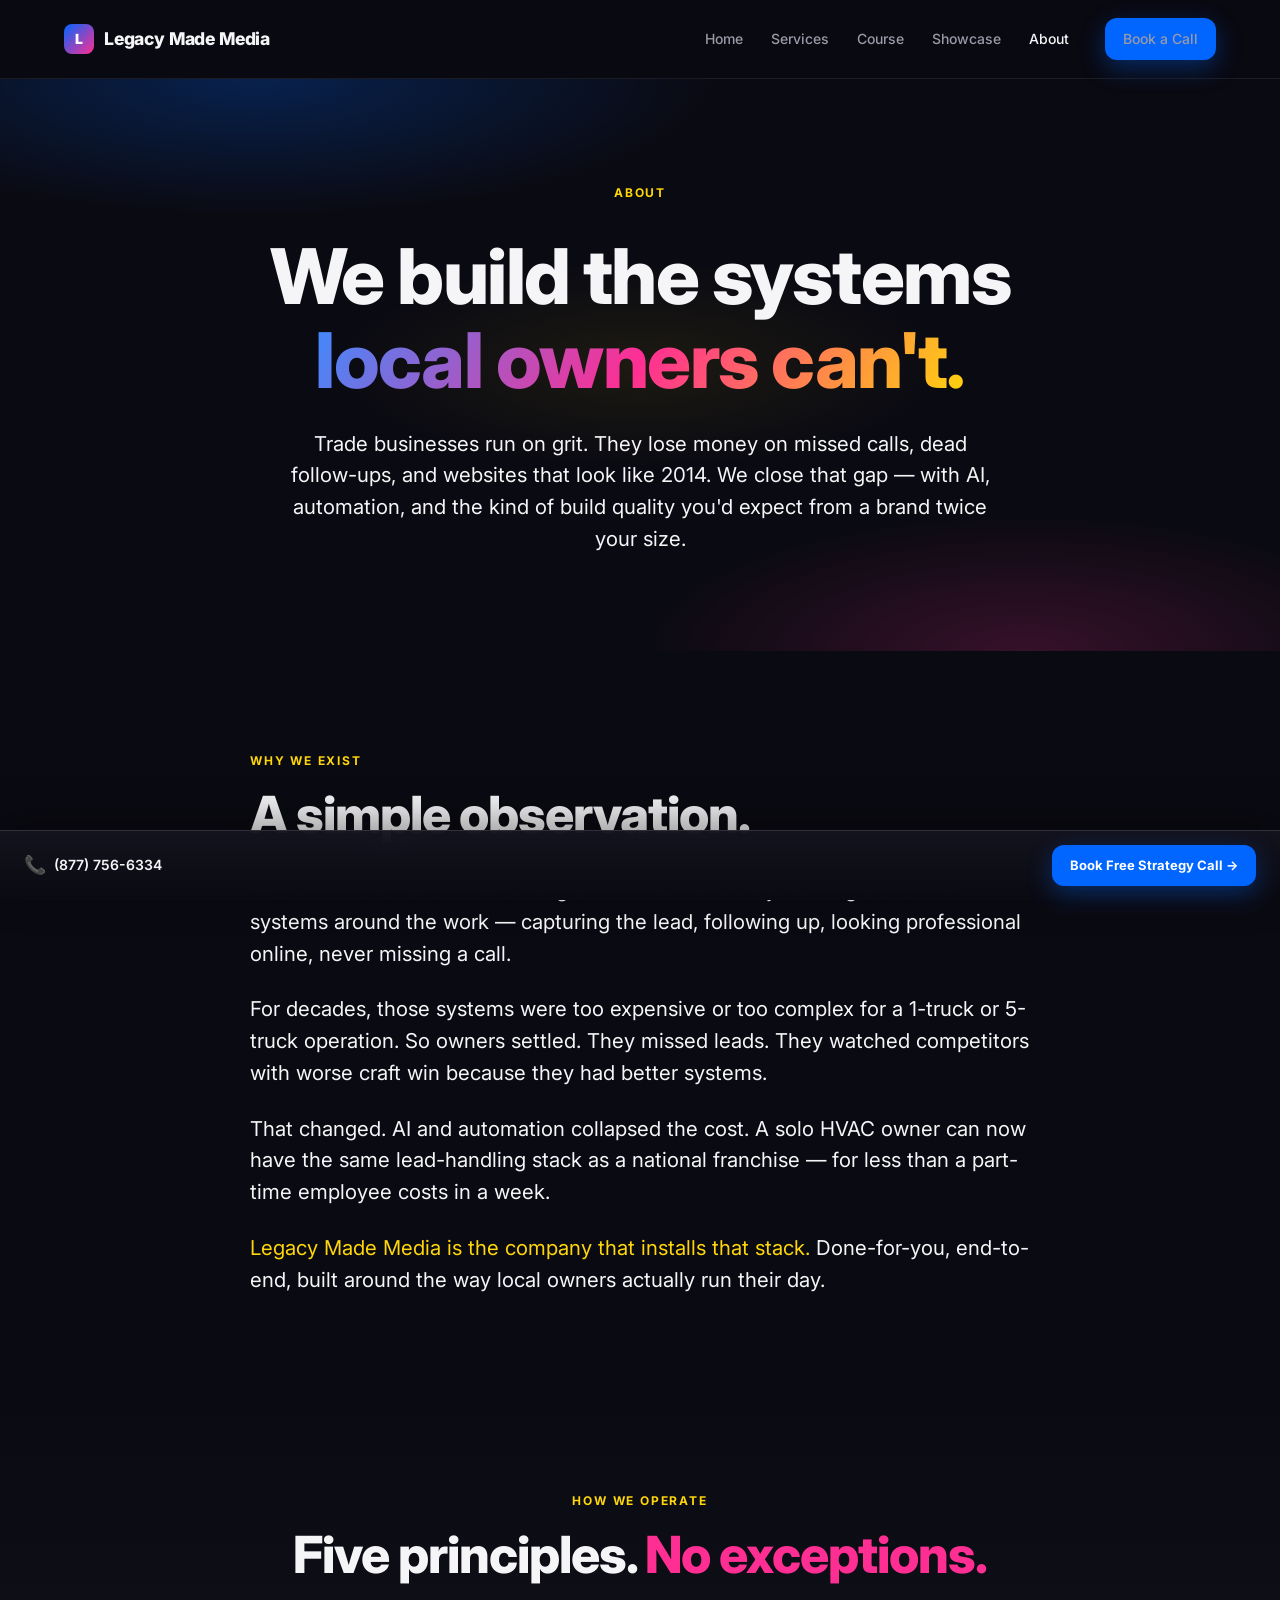
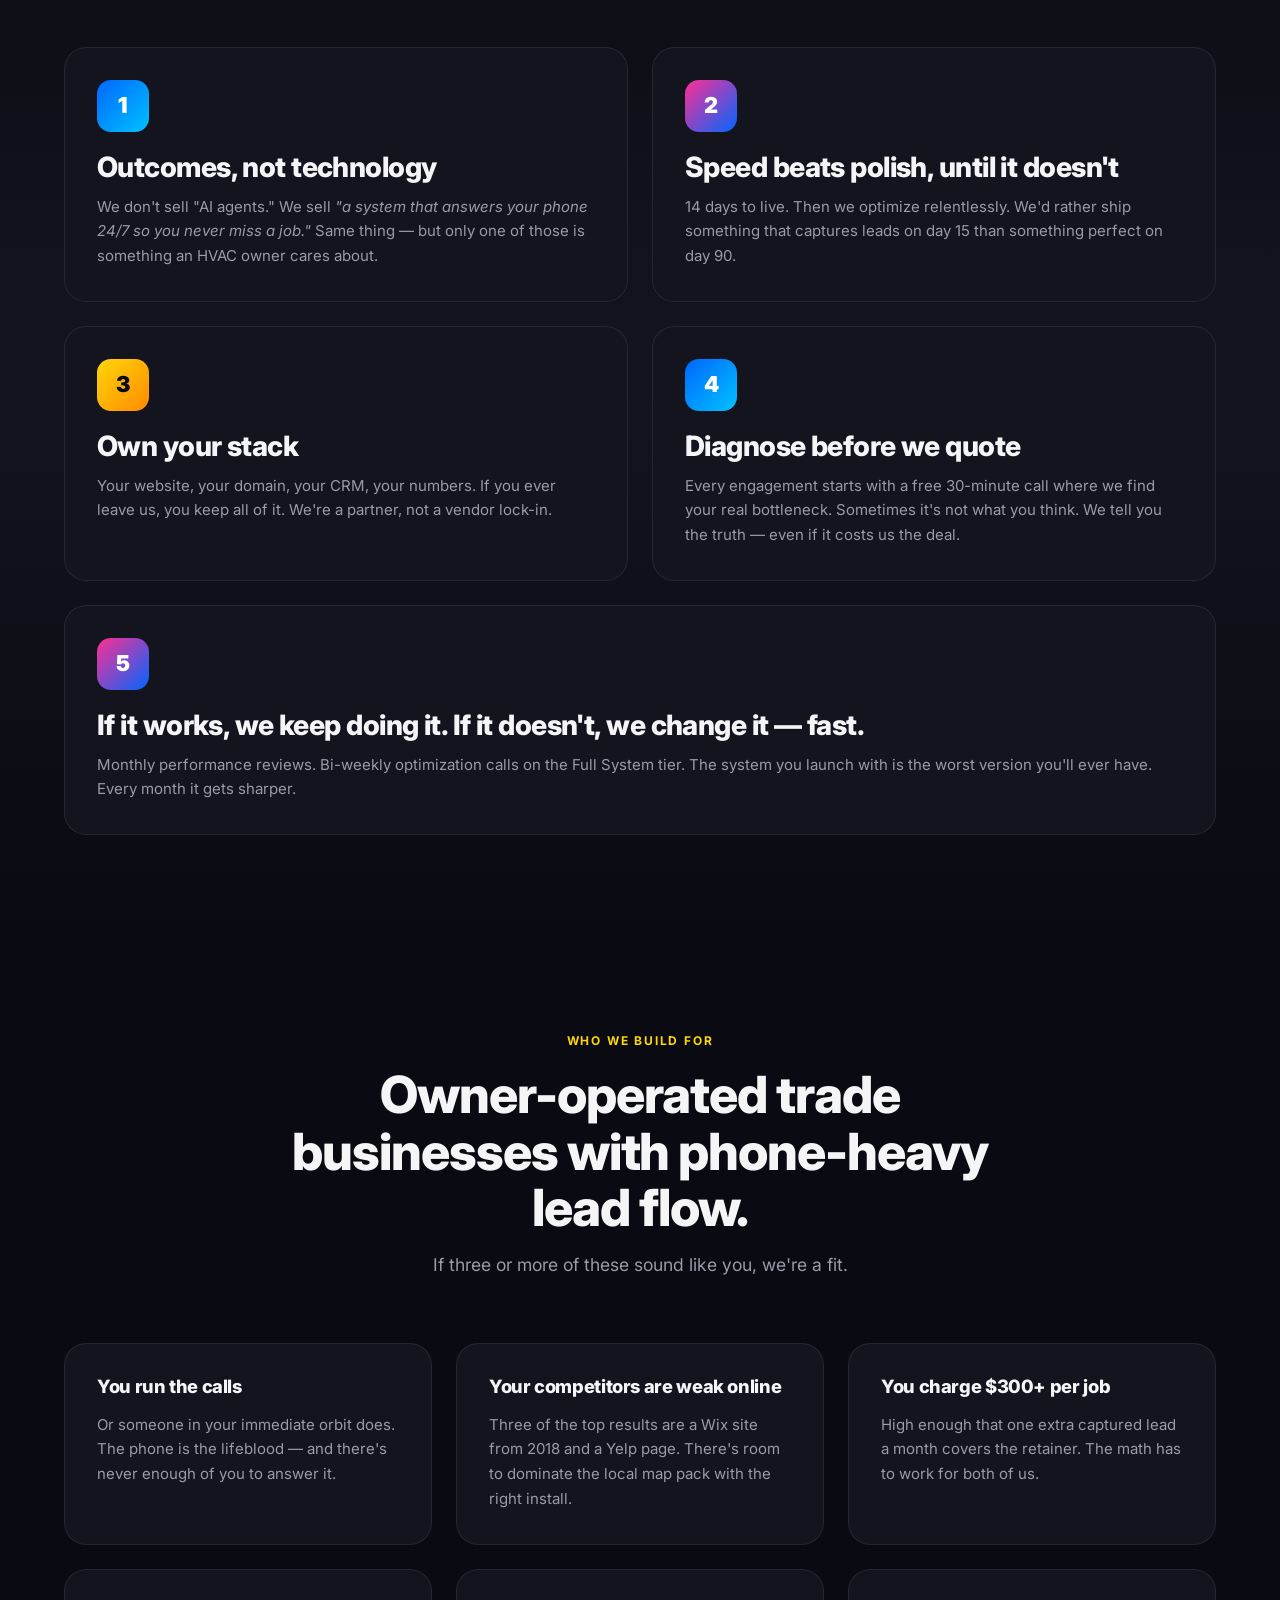
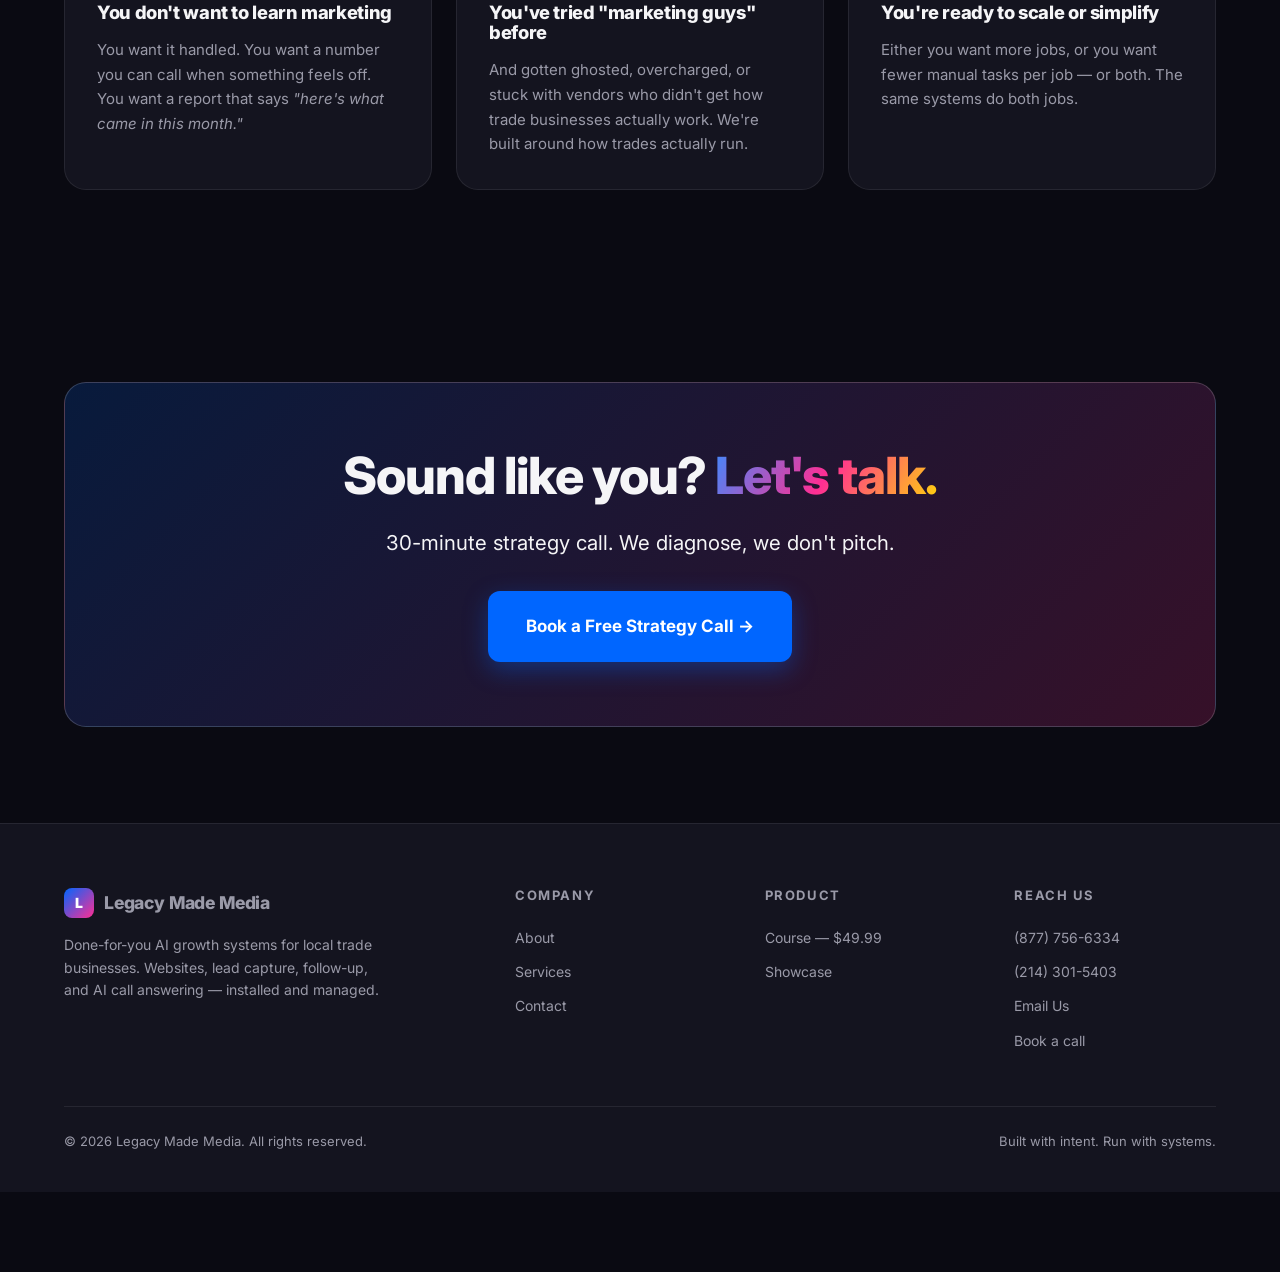
==== about.html @ 50230970 "Initial site: agency + course landing + cinematic showcase - Multi-page static build (index, service" ====
<!DOCTYPE html>
<html lang="en">
<head>
  <meta charset="UTF-8" />
  <meta name="viewport" content="width=device-width, initial-scale=1.0" />
  <title>About — Legacy Made Media</title>
  <meta name="description" content="Why Legacy Made Media exists, who we build for, and the operating principles behind every install." />
  <link rel="preconnect" href="https://fonts.googleapis.com">
  <link rel="preconnect" href="https://fonts.gstatic.com" crossorigin>
  <link href="https://fonts.googleapis.com/css2?family=Inter:wght@400;500;600;700;800;900&display=swap" rel="stylesheet">
  <link rel="stylesheet" href="assets/css/styles.css" />
</head>
<body data-sticky="true">

  <header class="nav">
    <div class="nav__inner">
      <a href="index.html" class="nav__logo">
        <span class="nav__logo-mark">L</span>
        Legacy Made Media
      </a>
      <button class="nav__hamburger" aria-label="Open menu" aria-expanded="false">☰</button>
      <ul class="nav__links">
        <li><a href="index.html">Home</a></li>
        <li><a href="services.html">Services</a></li>
        <li><a href="course.html">Course</a></li>
        <li><a href="cinematic.html">Showcase</a></li>
        <li><a href="about.html">About</a></li>
        <li><a href="contact.html" class="btn btn-primary btn-sm nav__cta">Book a Call</a></li>
      </ul>
    </div>
  </header>

  <section class="hero" style="padding: 100px 0 60px;">
    <div class="hero__bg"></div>
    <div class="hero__inner">
      <span class="eyebrow">About</span>
      <h1 class="hero__title mt-2">We build the systems<br/><span class="gradient-text">local owners can't.</span></h1>
      <p class="hero__sub lead">Trade businesses run on grit. They lose money on missed calls, dead follow-ups, and websites that look like 2014. We close that gap — with AI, automation, and the kind of build quality you'd expect from a brand twice your size.</p>
    </div>
  </section>

  <!-- THE STORY -->
  <section class="section">
    <div class="container">
      <div style="max-width: 780px; margin: 0 auto;">
        <span class="eyebrow">Why we exist</span>
        <h2 class="mb-4">A simple observation.</h2>
        <p class="lead mb-3">
          Most local-business owners are great at the work. They're not great at the systems around the work — capturing the lead, following up, looking professional online, never missing a call.
        </p>
        <p class="lead mb-3">
          For decades, those systems were too expensive or too complex for a 1-truck or 5-truck operation. So owners settled. They missed leads. They watched competitors with worse craft win because they had better systems.
        </p>
        <p class="lead mb-3">
          That changed. AI and automation collapsed the cost. A solo HVAC owner can now have the same lead-handling stack as a national franchise — for less than a part-time employee costs in a week.
        </p>
        <p class="lead">
          <span class="text-yellow">Legacy Made Media is the company that installs that stack.</span> Done-for-you, end-to-end, built around the way local owners actually run their day.
        </p>
      </div>
    </div>
  </section>

  <!-- PRINCIPLES -->
  <section class="section section--tinted">
    <div class="container">
      <div class="section-header">
        <span class="eyebrow">How we operate</span>
        <h2 class="section-header__title">Five principles. <span class="text-magenta">No exceptions.</span></h2>
      </div>

      <div class="grid grid-2">
        <div class="card card--accent">
          <div class="card__icon card__icon--blue">1</div>
          <h3 class="card__title">Outcomes, not technology</h3>
          <p class="card__desc">We don't sell "AI agents." We sell <em>"a system that answers your phone 24/7 so you never miss a job."</em> Same thing — but only one of those is something an HVAC owner cares about.</p>
        </div>
        <div class="card card--accent">
          <div class="card__icon card__icon--magenta">2</div>
          <h3 class="card__title">Speed beats polish, until it doesn't</h3>
          <p class="card__desc">14 days to live. Then we optimize relentlessly. We'd rather ship something that captures leads on day 15 than something perfect on day 90.</p>
        </div>
        <div class="card card--accent">
          <div class="card__icon card__icon--yellow">3</div>
          <h3 class="card__title">Own your stack</h3>
          <p class="card__desc">Your website, your domain, your CRM, your numbers. If you ever leave us, you keep all of it. We're a partner, not a vendor lock-in.</p>
        </div>
        <div class="card card--accent">
          <div class="card__icon card__icon--blue">4</div>
          <h3 class="card__title">Diagnose before we quote</h3>
          <p class="card__desc">Every engagement starts with a free 30-minute call where we find your real bottleneck. Sometimes it's not what you think. We tell you the truth — even if it costs us the deal.</p>
        </div>
        <div class="card card--accent" style="grid-column: 1 / -1;">
          <div class="card__icon card__icon--magenta">5</div>
          <h3 class="card__title">If it works, we keep doing it. If it doesn't, we change it — fast.</h3>
          <p class="card__desc">Monthly performance reviews. Bi-weekly optimization calls on the Full System tier. The system you launch with is the worst version you'll ever have. Every month it gets sharper.</p>
        </div>
      </div>
    </div>
  </section>

  <!-- WHO WE BUILD FOR -->
  <section class="section">
    <div class="container">
      <div class="section-header">
        <span class="eyebrow">Who we build for</span>
        <h2 class="section-header__title">Owner-operated trade businesses with phone-heavy lead flow.</h2>
        <p class="section-header__sub">If three or more of these sound like you, we're a fit.</p>
      </div>

      <div class="grid grid-3">
        <div class="card">
          <h4 class="card__title text-yellow mb-2">You run the calls</h4>
          <p class="card__desc">Or someone in your immediate orbit does. The phone is the lifeblood — and there's never enough of you to answer it.</p>
        </div>
        <div class="card">
          <h4 class="card__title text-yellow mb-2">Your competitors are weak online</h4>
          <p class="card__desc">Three of the top results are a Wix site from 2018 and a Yelp page. There's room to dominate the local map pack with the right install.</p>
        </div>
        <div class="card">
          <h4 class="card__title text-yellow mb-2">You charge $300+ per job</h4>
          <p class="card__desc">High enough that one extra captured lead a month covers the retainer. The math has to work for both of us.</p>
        </div>
        <div class="card">
          <h4 class="card__title text-yellow mb-2">You don't want to learn marketing</h4>
          <p class="card__desc">You want it handled. You want a number you can call when something feels off. You want a report that says <em>"here's what came in this month."</em></p>
        </div>
        <div class="card">
          <h4 class="card__title text-yellow mb-2">You've tried "marketing guys" before</h4>
          <p class="card__desc">And gotten ghosted, overcharged, or stuck with vendors who didn't get how trade businesses actually work. We're built around how trades actually run.</p>
        </div>
        <div class="card">
          <h4 class="card__title text-yellow mb-2">You're ready to scale or simplify</h4>
          <p class="card__desc">Either you want more jobs, or you want fewer manual tasks per job — or both. The same systems do both jobs.</p>
        </div>
      </div>
    </div>
  </section>

  <!-- FINAL CTA -->
  <section class="section">
    <div class="container">
      <div class="card text-center" style="padding: 64px 32px; background: linear-gradient(135deg, rgba(0,102,255,0.18) 0%, rgba(255,46,147,0.18) 100%); border-color: rgba(255,255,255,0.18);">
        <h2 class="mb-3">Sound like you? <span class="gradient-text">Let's talk.</span></h2>
        <p class="lead mb-4" style="max-width: 600px; margin-left:auto; margin-right:auto;">
          30-minute strategy call. We diagnose, we don't pitch.
        </p>
        <a href="contact.html" class="btn btn-primary btn-xl">Book a Free Strategy Call →</a>
      </div>
    </div>
  </section>

  <footer class="footer">
    <div class="container">
      <div class="footer__grid">
        <div class="footer__col">
          <a href="index.html" class="nav__logo" style="margin-bottom: 16px; display:inline-flex;">
            <span class="nav__logo-mark">L</span>
            Legacy Made Media
          </a>
          <p class="footer__brand">Done-for-you AI growth systems for local trade businesses. Websites, lead capture, follow-up, and AI call answering — installed and managed.</p>
        </div>
        <div class="footer__col">
          <h4>Company</h4>
          <ul>
            <li><a href="about.html">About</a></li>
            <li><a href="services.html">Services</a></li>
            <li><a href="contact.html">Contact</a></li>
          </ul>
        </div>
        <div class="footer__col">
          <h4>Product</h4>
          <ul>
            <li><a href="course.html">Course — $49.99</a></li>
            <li><a href="cinematic.html">Showcase</a></li>
          </ul>
        </div>
        <div class="footer__col">
          <h4>Reach Us</h4>
          <ul>
            <li><a href="tel:+18777566334">(877) 756-6334</a></li>
            <li><a href="tel:+12143015403">(214) 301-5403</a></li>
            <li><a href="mailto:williamsdmike00@gmail.com">Email Us</a></li>
            <li><a href="contact.html">Book a call</a></li>
          </ul>
        </div>
      </div>
      <div class="footer__bottom">
        <span>© 2026 Legacy Made Media. All rights reserved.</span>
        <span>Built with intent. Run with systems.</span>
      </div>
    </div>
  </footer>

  <div class="sticky-cta">
    <a href="tel:+18777566334" class="sticky-cta__phone"><span>(877) 756-6334</span></a>
    <a href="contact.html" class="btn btn-primary btn-sm">Book Free Strategy Call →</a>
  </div>

  <script src="assets/js/main.js"></script>
</body>
</html>
---- assets/css/styles.css ----
/* Legacy Made Media — Shared Design System */

:root {
  --ink: #0A0A12;
  --ink-2: #14141F;
  --ink-3: #1F1F2E;
  --ink-4: #2A2A3D;
  --blue: #0066FF;
  --blue-glow: #3D8BFF;
  --yellow: #FFD60A;
  --magenta: #FF2E93;
  --text: #F5F5F7;
  --text-dim: #9A9AA8;
  --border: rgba(255, 255, 255, 0.08);
  --border-strong: rgba(255, 255, 255, 0.16);
  --radius: 14px;
  --radius-lg: 22px;
  --max-w: 1200px;
  --shadow-glow: 0 0 0 1px rgba(0, 102, 255, 0.4), 0 12px 40px rgba(0, 102, 255, 0.25);
}

* { box-sizing: border-box; margin: 0; padding: 0; }

html { scroll-behavior: smooth; }

body {
  font-family: 'Inter', 'Manrope', -apple-system, BlinkMacSystemFont, 'Segoe UI', system-ui, sans-serif;
  background: var(--ink);
  color: var(--text);
  line-height: 1.6;
  -webkit-font-smoothing: antialiased;
  overflow-x: hidden;
}

img, svg { max-width: 100%; display: block; }

a { color: inherit; text-decoration: none; transition: color 0.2s; }
a:hover { color: var(--blue-glow); }

/* ==================== LAYOUT ==================== */

.container {
  max-width: var(--max-w);
  margin: 0 auto;
  padding: 0 24px;
}

.section {
  padding: 96px 0;
  position: relative;
}

.section--tight { padding: 64px 0; }
.section--xl { padding: 140px 0; }

.section--tinted {
  background: linear-gradient(180deg, var(--ink) 0%, var(--ink-2) 50%, var(--ink) 100%);
}

.eyebrow {
  display: inline-block;
  font-size: 12px;
  font-weight: 700;
  text-transform: uppercase;
  letter-spacing: 0.15em;
  color: var(--yellow);
  margin-bottom: 16px;
}

h1, h2, h3, h4 { font-weight: 800; line-height: 1.1; letter-spacing: -0.02em; }
h1 { font-size: clamp(2.5rem, 6vw, 5rem); }
h2 { font-size: clamp(2rem, 4vw, 3.25rem); }
h3 { font-size: clamp(1.4rem, 2.4vw, 1.75rem); }
h4 { font-size: 1.15rem; }

p { color: var(--text-dim); }
.lead { font-size: clamp(1.05rem, 1.6vw, 1.3rem); color: var(--text); line-height: 1.55; }

.text-blue { color: var(--blue-glow); }
.text-yellow { color: var(--yellow); }
.text-magenta { color: var(--magenta); }
.text-white { color: var(--text); }

.gradient-text {
  background: linear-gradient(120deg, var(--blue-glow) 0%, var(--magenta) 50%, var(--yellow) 100%);
  -webkit-background-clip: text;
  background-clip: text;
  -webkit-text-fill-color: transparent;
}

/* ==================== NAV ==================== */

.nav {
  position: sticky;
  top: 0;
  z-index: 100;
  background: rgba(10, 10, 18, 0.85);
  backdrop-filter: blur(16px);
  border-bottom: 1px solid var(--border);
}

.nav__inner {
  max-width: var(--max-w);
  margin: 0 auto;
  padding: 18px 24px;
  display: flex;
  align-items: center;
  justify-content: space-between;
  gap: 24px;
}

.nav__logo {
  font-size: 1.1rem;
  font-weight: 800;
  letter-spacing: -0.01em;
  display: inline-flex;
  align-items: center;
  gap: 10px;
}

.nav__logo-mark {
  width: 30px;
  height: 30px;
  border-radius: 8px;
  background: linear-gradient(135deg, var(--blue) 0%, var(--magenta) 100%);
  display: inline-flex;
  align-items: center;
  justify-content: center;
  font-size: 14px;
  font-weight: 900;
  color: white;
}

.nav__links {
  display: flex;
  gap: 28px;
  align-items: center;
  list-style: none;
}

.nav__links a {
  font-size: 14px;
  font-weight: 500;
  color: var(--text-dim);
}

.nav__links a:hover, .nav__links a.active {
  color: var(--text);
}

.nav__cta { margin-left: 8px; }

.nav__hamburger {
  display: none;
  background: transparent;
  border: 1px solid var(--border);
  border-radius: 10px;
  width: 42px;
  height: 42px;
  cursor: pointer;
  color: var(--text);
  font-size: 18px;
}

@media (max-width: 880px) {
  .nav__links {
    display: none;
    position: absolute;
    top: 100%; left: 0; right: 0;
    background: var(--ink-2);
    border-bottom: 1px solid var(--border);
    flex-direction: column;
    padding: 24px;
    gap: 18px;
  }
  .nav__links.is-open { display: flex; }
  .nav__hamburger { display: flex; align-items: center; justify-content: center; }
}

/* ==================== BUTTONS ==================== */

.btn {
  display: inline-flex;
  align-items: center;
  gap: 10px;
  padding: 14px 24px;
  border-radius: 12px;
  font-size: 15px;
  font-weight: 700;
  border: none;
  cursor: pointer;
  transition: transform 0.2s, box-shadow 0.2s, background 0.2s;
  white-space: nowrap;
  font-family: inherit;
}

.btn-primary {
  background: var(--blue);
  color: white;
  box-shadow: 0 8px 24px rgba(0, 102, 255, 0.35);
}
.btn-primary:hover {
  background: var(--blue-glow);
  transform: translateY(-2px);
  color: white;
  box-shadow: 0 12px 32px rgba(0, 102, 255, 0.5);
}

.btn-accent {
  background: var(--yellow);
  color: var(--ink);
  box-shadow: 0 8px 24px rgba(255, 214, 10, 0.25);
}
.btn-accent:hover {
  transform: translateY(-2px);
  box-shadow: 0 12px 32px rgba(255, 214, 10, 0.4);
  color: var(--ink);
}

.btn-magenta {
  background: var(--magenta);
  color: white;
  box-shadow: 0 8px 24px rgba(255, 46, 147, 0.3);
}
.btn-magenta:hover {
  transform: translateY(-2px);
  color: white;
  box-shadow: 0 12px 32px rgba(255, 46, 147, 0.45);
}

.btn-ghost {
  background: transparent;
  color: var(--text);
  border: 1px solid var(--border-strong);
}
.btn-ghost:hover {
  background: var(--ink-3);
  border-color: var(--blue);
  color: var(--text);
  transform: translateY(-2px);
}

.btn-lg { padding: 18px 32px; font-size: 16px; }
.btn-xl { padding: 22px 38px; font-size: 17px; }
.btn-sm { padding: 10px 18px; font-size: 13px; }

/* ==================== CARDS ==================== */

.card {
  background: var(--ink-2);
  border: 1px solid var(--border);
  border-radius: var(--radius-lg);
  padding: 32px;
  position: relative;
  transition: transform 0.3s, border-color 0.3s, box-shadow 0.3s;
}

.card:hover {
  transform: translateY(-4px);
  border-color: var(--border-strong);
  box-shadow: 0 20px 60px rgba(0, 0, 0, 0.4);
}

.card--accent::before {
  content: '';
  position: absolute;
  inset: -1px;
  border-radius: var(--radius-lg);
  padding: 1px;
  background: linear-gradient(135deg, var(--blue) 0%, var(--magenta) 50%, var(--yellow) 100%);
  -webkit-mask: linear-gradient(#fff 0 0) content-box, linear-gradient(#fff 0 0);
  -webkit-mask-composite: xor;
          mask-composite: exclude;
  opacity: 0;
  transition: opacity 0.3s;
  pointer-events: none;
}
.card--accent:hover::before { opacity: 1; }

.card__icon {
  width: 52px;
  height: 52px;
  border-radius: 14px;
  background: linear-gradient(135deg, var(--blue) 0%, var(--magenta) 100%);
  display: inline-flex;
  align-items: center;
  justify-content: center;
  font-size: 22px;
  margin-bottom: 20px;
  font-weight: 900;
  color: white;
}

.card__icon--yellow { background: linear-gradient(135deg, var(--yellow) 0%, #FF8A00 100%); color: var(--ink); }
.card__icon--magenta { background: linear-gradient(135deg, var(--magenta) 0%, var(--blue) 100%); color: white; }
.card__icon--blue { background: linear-gradient(135deg, var(--blue) 0%, #00C2FF 100%); color: white; }

.card__title { margin-bottom: 12px; color: var(--text); }
.card__desc { color: var(--text-dim); font-size: 15px; line-height: 1.65; }
.card__list { list-style: none; margin-top: 20px; }
.card__list li {
  padding: 8px 0;
  font-size: 14px;
  color: var(--text-dim);
  padding-left: 22px;
  position: relative;
}
.card__list li::before {
  content: '→';
  position: absolute;
  left: 0;
  color: var(--blue-glow);
  font-weight: 800;
}

/* ==================== GRID ==================== */

.grid { display: grid; gap: 24px; }
.grid-2 { grid-template-columns: repeat(2, 1fr); }
.grid-3 { grid-template-columns: repeat(3, 1fr); }
.grid-4 { grid-template-columns: repeat(4, 1fr); }

@media (max-width: 880px) {
  .grid-2, .grid-3, .grid-4 { grid-template-columns: 1fr; }
}

@media (max-width: 1100px) and (min-width: 881px) {
  .grid-4 { grid-template-columns: repeat(2, 1fr); }
}

/* ==================== HERO ==================== */

.hero {
  position: relative;
  padding: 120px 0 100px;
  overflow: hidden;
}

.hero__bg {
  position: absolute;
  inset: 0;
  z-index: 0;
  background:
    radial-gradient(ellipse 60% 40% at 20% 0%, rgba(0, 102, 255, 0.25) 0%, transparent 60%),
    radial-gradient(ellipse 50% 40% at 80% 100%, rgba(255, 46, 147, 0.18) 0%, transparent 60%),
    radial-gradient(ellipse 40% 30% at 50% 50%, rgba(255, 214, 10, 0.08) 0%, transparent 60%);
  pointer-events: none;
}

.hero__inner {
  position: relative;
  z-index: 1;
  max-width: var(--max-w);
  margin: 0 auto;
  padding: 0 24px;
  text-align: center;
}

.hero__title { margin-bottom: 24px; }
.hero__sub { max-width: 720px; margin: 0 auto 36px; }
.hero__ctas { display: flex; gap: 16px; justify-content: center; flex-wrap: wrap; }

/* ==================== BADGES & TAGS ==================== */

.badge {
  display: inline-flex;
  align-items: center;
  gap: 8px;
  padding: 6px 14px;
  border-radius: 100px;
  background: var(--ink-3);
  border: 1px solid var(--border);
  font-size: 12px;
  font-weight: 600;
  color: var(--text-dim);
}

.badge--live { color: var(--yellow); border-color: rgba(255, 214, 10, 0.3); }
.badge--live::before {
  content: '';
  width: 8px;
  height: 8px;
  border-radius: 50%;
  background: var(--yellow);
  box-shadow: 0 0 12px var(--yellow);
  animation: pulse 1.6s ease-in-out infinite;
}

@keyframes pulse {
  0%, 100% { opacity: 1; }
  50% { opacity: 0.4; }
}

.tag {
  display: inline-block;
  padding: 4px 12px;
  border-radius: 100px;
  background: rgba(0, 102, 255, 0.12);
  color: var(--blue-glow);
  font-size: 12px;
  font-weight: 600;
  border: 1px solid rgba(0, 102, 255, 0.25);
}

.tag--yellow { background: rgba(255, 214, 10, 0.12); color: var(--yellow); border-color: rgba(255, 214, 10, 0.25); }
.tag--magenta { background: rgba(255, 46, 147, 0.12); color: var(--magenta); border-color: rgba(255, 46, 147, 0.25); }

/* ==================== TRUST STRIP ==================== */

.trust-strip {
  display: flex;
  justify-content: center;
  flex-wrap: wrap;
  gap: 8px 32px;
  padding: 32px 0;
  border-top: 1px solid var(--border);
  border-bottom: 1px solid var(--border);
}

.trust-strip__item {
  font-size: 13px;
  font-weight: 600;
  color: var(--text-dim);
  text-transform: uppercase;
  letter-spacing: 0.12em;
}

/* ==================== SECTION HEADER ==================== */

.section-header {
  text-align: center;
  max-width: 760px;
  margin: 0 auto 64px;
}

.section-header__title { margin-bottom: 16px; }
.section-header__sub { font-size: 1.1rem; color: var(--text-dim); }

/* ==================== PROCESS STEPS ==================== */

.steps { display: grid; grid-template-columns: repeat(3, 1fr); gap: 24px; }
@media (max-width: 880px) { .steps { grid-template-columns: 1fr; } }

.step {
  background: var(--ink-2);
  border: 1px solid var(--border);
  border-radius: var(--radius-lg);
  padding: 32px;
  position: relative;
}

.step__num {
  font-size: 48px;
  font-weight: 900;
  background: linear-gradient(135deg, var(--blue) 0%, var(--magenta) 100%);
  -webkit-background-clip: text;
  background-clip: text;
  -webkit-text-fill-color: transparent;
  line-height: 1;
  margin-bottom: 16px;
}

.step__title { margin-bottom: 12px; }
.step__desc { font-size: 14px; line-height: 1.6; }

/* ==================== PRICING ==================== */

.price-card {
  background: linear-gradient(180deg, var(--ink-2) 0%, var(--ink-3) 100%);
  border: 1px solid var(--border-strong);
  border-radius: var(--radius-lg);
  padding: 40px;
  position: relative;
  transition: transform 0.3s, box-shadow 0.3s;
}

.price-card--featured {
  border-color: var(--blue);
  box-shadow: 0 0 0 1px var(--blue), 0 24px 60px rgba(0, 102, 255, 0.25);
}

.price-card--featured::before {
  content: 'MOST POPULAR';
  position: absolute;
  top: -12px;
  left: 50%;
  transform: translateX(-50%);
  background: var(--yellow);
  color: var(--ink);
  font-size: 11px;
  font-weight: 800;
  padding: 6px 14px;
  border-radius: 100px;
  letter-spacing: 0.1em;
}

.price-card__name { font-size: 1.1rem; font-weight: 700; margin-bottom: 8px; }
.price-card__price {
  font-size: 3rem;
  font-weight: 900;
  margin: 12px 0;
  letter-spacing: -0.03em;
}
.price-card__price small {
  font-size: 1rem;
  font-weight: 600;
  color: var(--text-dim);
}
.price-card__desc { font-size: 14px; margin-bottom: 24px; }

.price-card__features {
  list-style: none;
  margin: 24px 0 32px;
}
.price-card__features li {
  padding: 10px 0;
  font-size: 14px;
  color: var(--text);
  padding-left: 28px;
  position: relative;
  border-top: 1px solid var(--border);
}
.price-card__features li:first-child { border-top: none; }
.price-card__features li::before {
  content: '✓';
  position: absolute;
  left: 0;
  top: 10px;
  width: 20px;
  height: 20px;
  background: var(--blue);
  color: white;
  border-radius: 50%;
  font-size: 12px;
  font-weight: 900;
  display: inline-flex;
  align-items: center;
  justify-content: center;
}

/* ==================== FAQ ==================== */

.faq { max-width: 800px; margin: 0 auto; }
.faq__item {
  border-bottom: 1px solid var(--border);
  padding: 24px 0;
}
.faq__q {
  font-size: 1.15rem;
  font-weight: 700;
  cursor: pointer;
  display: flex;
  justify-content: space-between;
  align-items: center;
  list-style: none;
  color: var(--text);
}
.faq__q::-webkit-details-marker { display: none; }
.faq__q::after {
  content: '+';
  color: var(--blue-glow);
  font-weight: 400;
  font-size: 1.6rem;
  transition: transform 0.3s;
}
.faq__item[open] .faq__q::after { transform: rotate(45deg); }
.faq__a {
  margin-top: 16px;
  color: var(--text-dim);
  line-height: 1.7;
}

/* ==================== FORM ==================== */

.form { max-width: 600px; margin: 0 auto; }

.form__field {
  margin-bottom: 20px;
}

.form__label {
  display: block;
  font-size: 13px;
  font-weight: 600;
  margin-bottom: 8px;
  color: var(--text);
}

.form__input,
.form__select,
.form__textarea {
  width: 100%;
  padding: 14px 18px;
  background: var(--ink-2);
  border: 1px solid var(--border-strong);
  border-radius: 12px;
  color: var(--text);
  font-size: 15px;
  font-family: inherit;
  transition: border-color 0.2s, box-shadow 0.2s;
}

.form__input:focus,
.form__select:focus,
.form__textarea:focus {
  outline: none;
  border-color: var(--blue);
  box-shadow: 0 0 0 3px rgba(0, 102, 255, 0.18);
}

.form__textarea { min-height: 140px; resize: vertical; }

.form__select {
  appearance: none;
  background-image: url("data:image/svg+xml;utf8,<svg xmlns='http://www.w3.org/2000/svg' width='12' height='8' viewBox='0 0 12 8'><path fill='%239A9AA8' d='M6 8L0 0h12z'/></svg>");
  background-repeat: no-repeat;
  background-position: right 18px center;
  padding-right: 44px;
}

/* ==================== STICKY CTA BAR ==================== */

[data-sticky="true"] { padding-bottom: 80px; }

.sticky-cta {
  position: fixed;
  bottom: 0;
  left: 0;
  right: 0;
  z-index: 90;
  background: linear-gradient(180deg, rgba(20, 20, 31, 0.95) 0%, var(--ink) 100%);
  backdrop-filter: blur(16px);
  border-top: 1px solid var(--border-strong);
  padding: 14px 24px;
  display: flex;
  align-items: center;
  justify-content: space-between;
  gap: 16px;
  max-width: 100%;
  transition: transform 0.4s ease;
  box-shadow: 0 -10px 40px rgba(0, 0, 0, 0.4);
}

.sticky-cta.is-hidden { transform: translateY(100%); }

.sticky-cta__phone {
  font-size: 14px;
  font-weight: 600;
  color: var(--text);
  display: inline-flex;
  align-items: center;
  gap: 8px;
}

.sticky-cta__phone::before {
  content: '📞';
  font-size: 18px;
}

@media (max-width: 600px) {
  .sticky-cta__phone span { display: none; }
}

/* ==================== FOOTER ==================== */

.footer {
  border-top: 1px solid var(--border);
  padding: 64px 0 40px;
  background: var(--ink-2);
}

.footer__grid {
  display: grid;
  grid-template-columns: 2fr 1fr 1fr 1fr;
  gap: 48px;
  margin-bottom: 48px;
}

@media (max-width: 880px) {
  .footer__grid { grid-template-columns: 1fr 1fr; gap: 32px; }
}

.footer__col h4 {
  font-size: 13px;
  font-weight: 700;
  text-transform: uppercase;
  letter-spacing: 0.12em;
  color: var(--text-dim);
  margin-bottom: 18px;
}

.footer__col ul { list-style: none; }
.footer__col li { padding: 6px 0; font-size: 14px; }
.footer__col a { color: var(--text-dim); }
.footer__col a:hover { color: var(--text); }

.footer__brand { color: var(--text-dim); font-size: 14px; line-height: 1.6; max-width: 320px; }

.footer__bottom {
  border-top: 1px solid var(--border);
  padding-top: 24px;
  display: flex;
  justify-content: space-between;
  align-items: center;
  font-size: 13px;
  color: var(--text-dim);
  flex-wrap: wrap;
  gap: 16px;
}

/* ==================== UTILITIES ==================== */

.text-center { text-align: center; }
.mt-0 { margin-top: 0; }
.mt-1 { margin-top: 8px; }
.mt-2 { margin-top: 16px; }
.mt-3 { margin-top: 24px; }
.mt-4 { margin-top: 32px; }
.mt-6 { margin-top: 48px; }
.mt-8 { margin-top: 64px; }
.mb-1 { margin-bottom: 8px; }
.mb-2 { margin-bottom: 16px; }
.mb-3 { margin-bottom: 24px; }
.mb-4 { margin-bottom: 32px; }

.divider {
  height: 1px;
  background: linear-gradient(90deg, transparent, var(--border-strong), transparent);
  margin: 64px 0;
}

/* Big stat block */
.stat {
  text-align: center;
  padding: 24px;
}
.stat__num {
  font-size: clamp(2.5rem, 5vw, 4rem);
  font-weight: 900;
  background: linear-gradient(135deg, var(--blue-glow) 0%, var(--magenta) 100%);
  -webkit-background-clip: text;
  background-clip: text;
  -webkit-text-fill-color: transparent;
  letter-spacing: -0.03em;
  line-height: 1;
}
.stat__label {
  margin-top: 12px;
  font-size: 14px;
  color: var(--text-dim);
  text-transform: uppercase;
  letter-spacing: 0.1em;
  font-weight: 600;
}
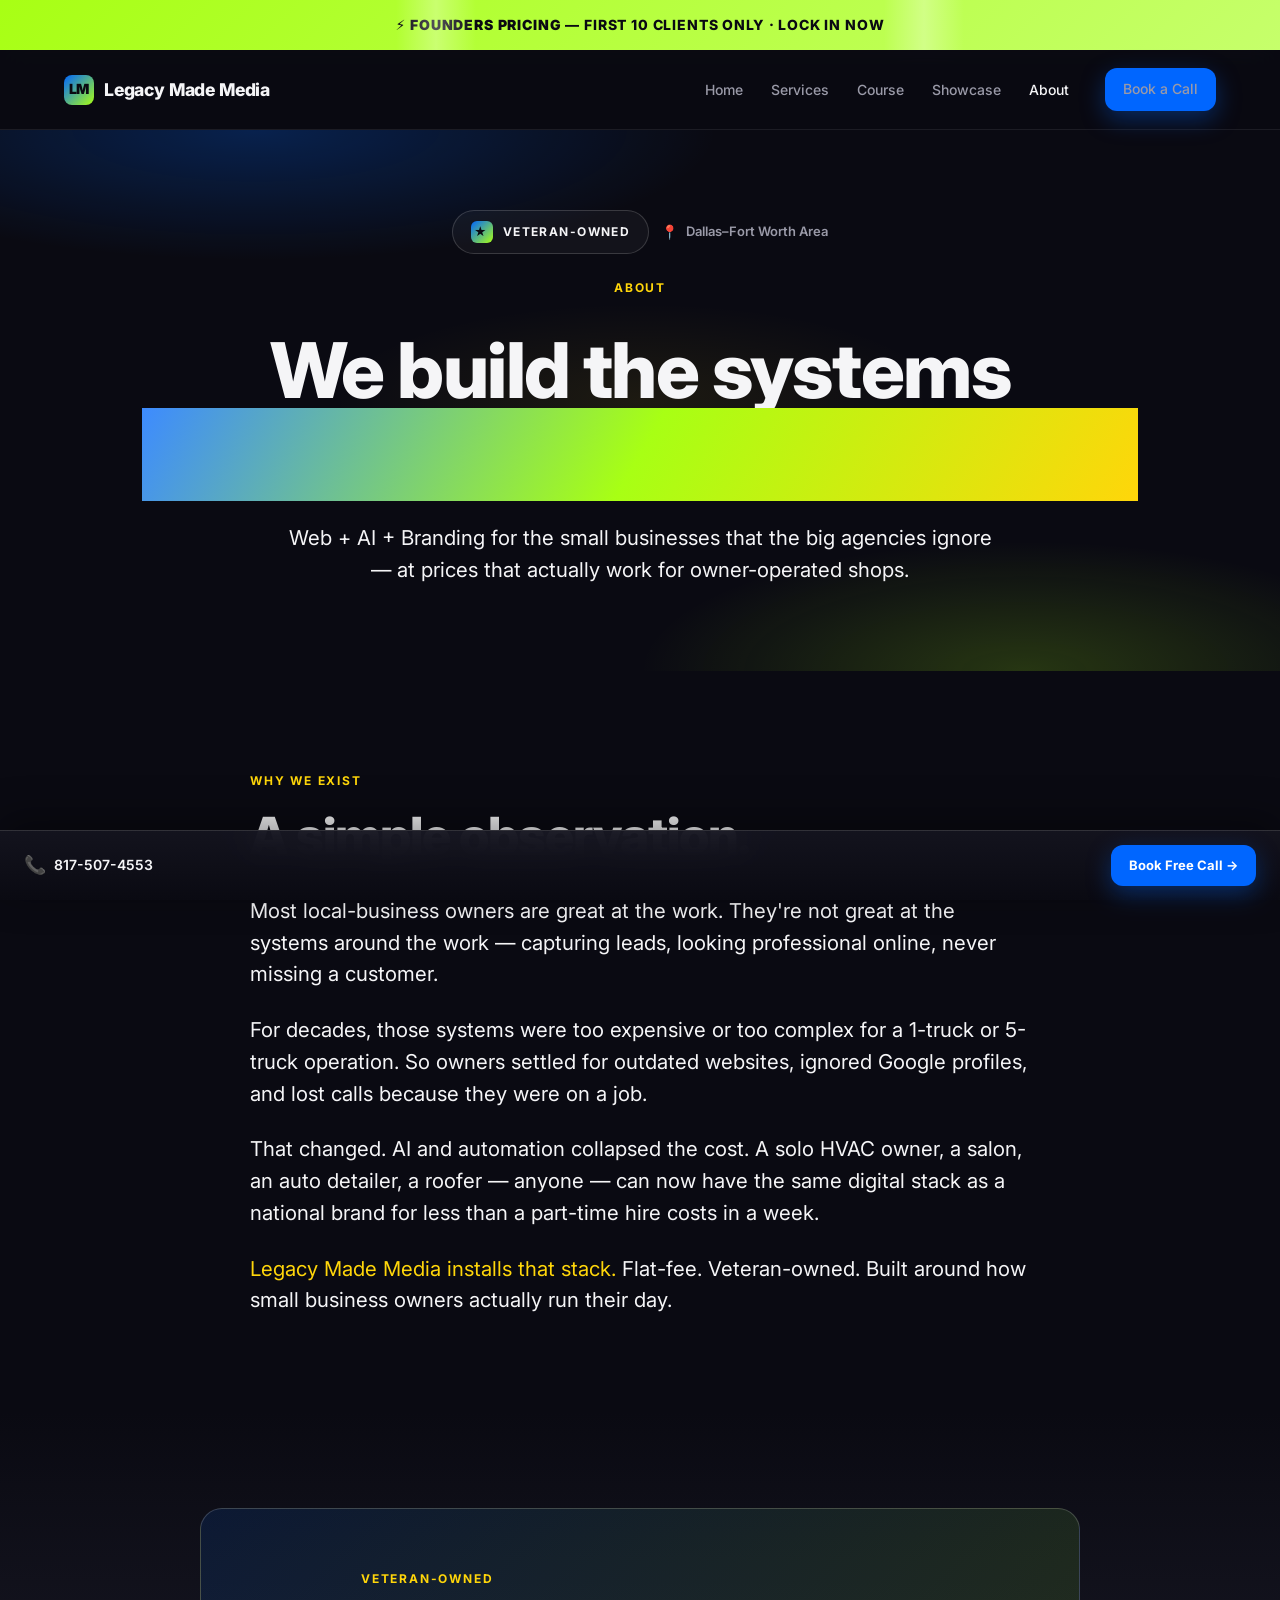
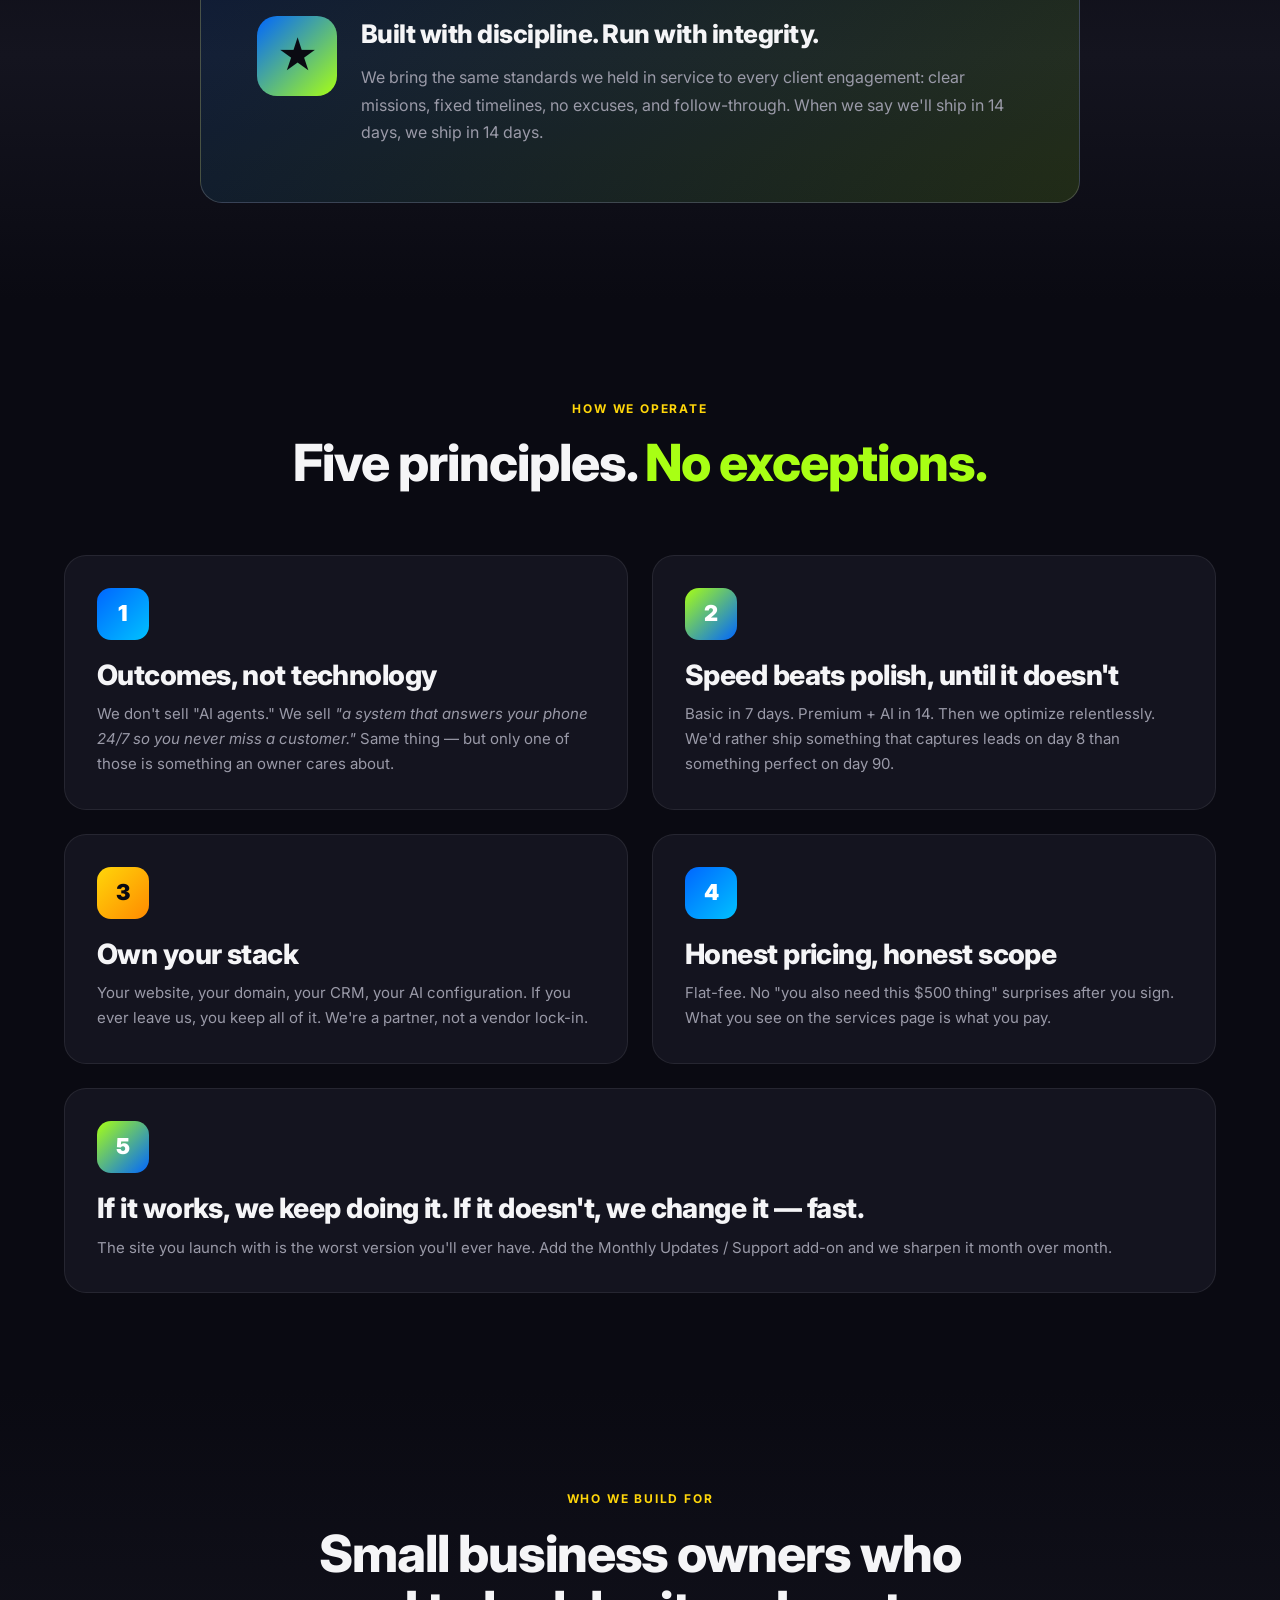
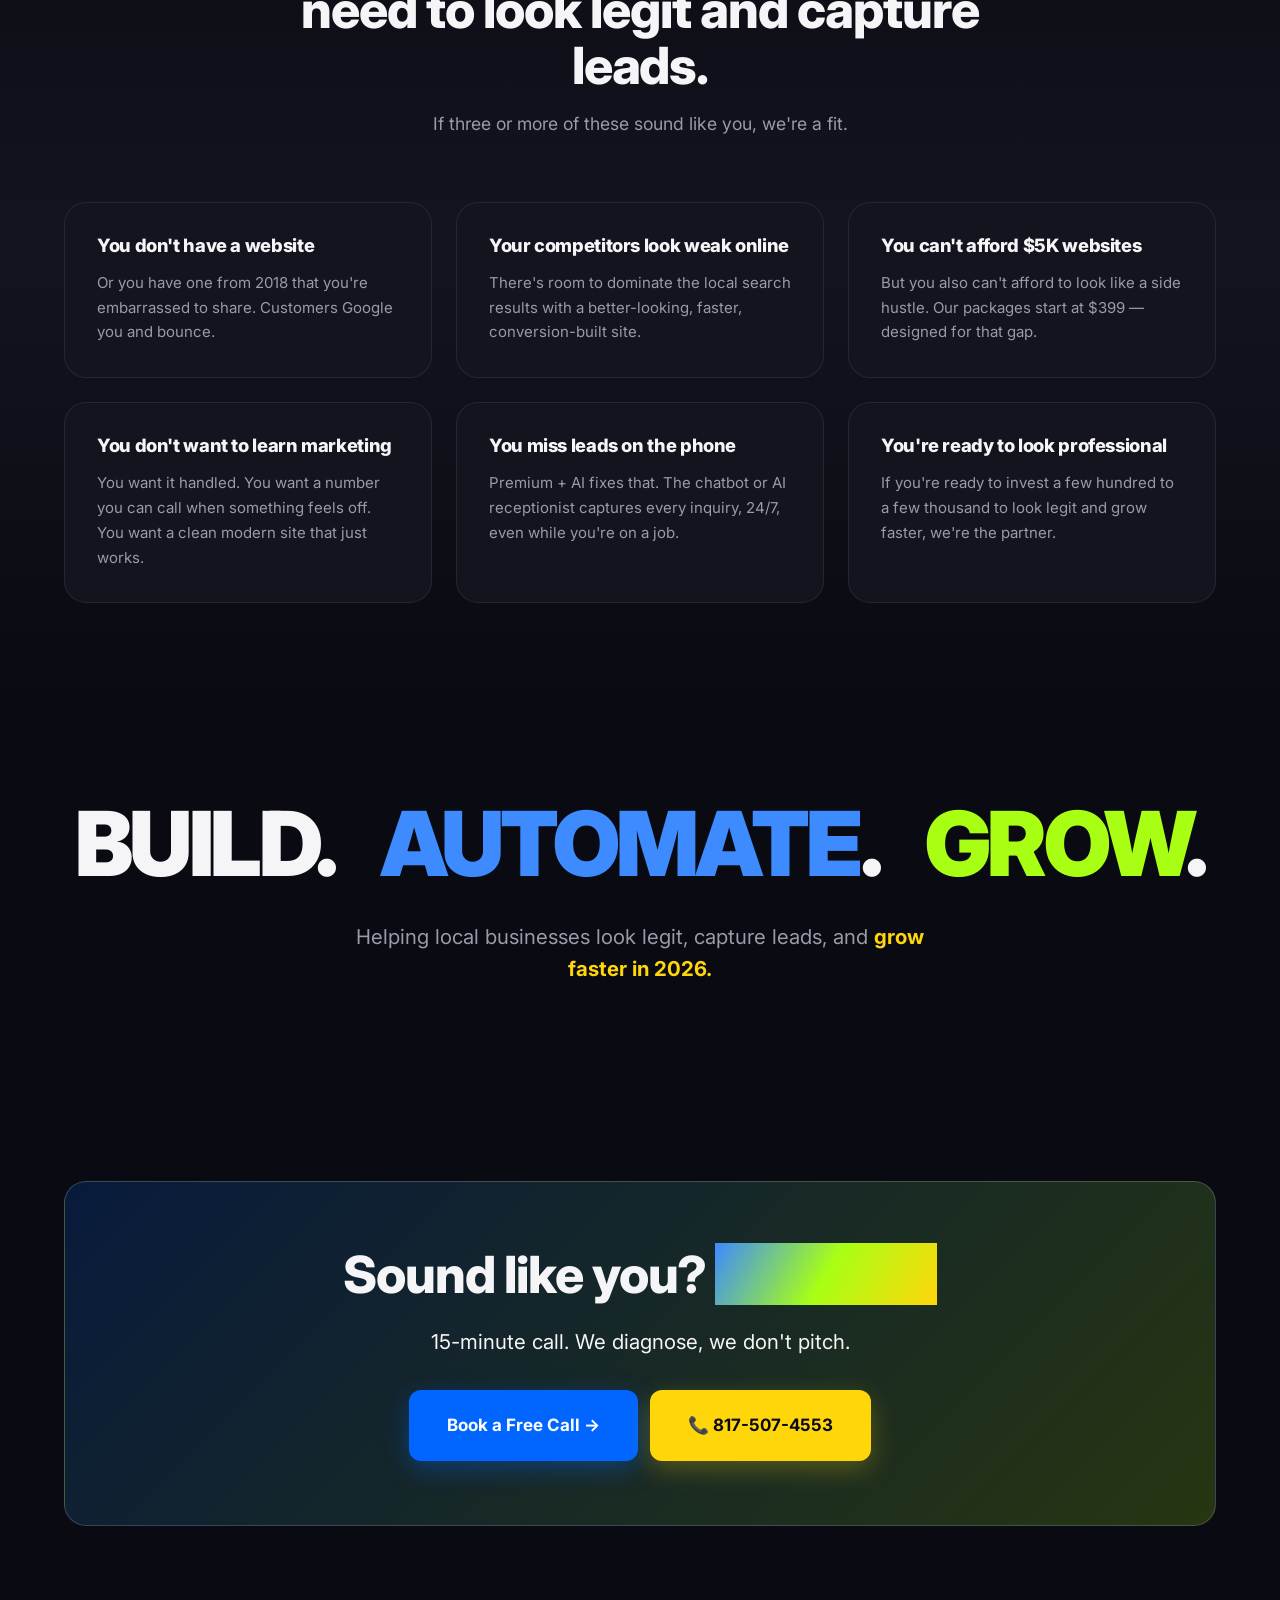
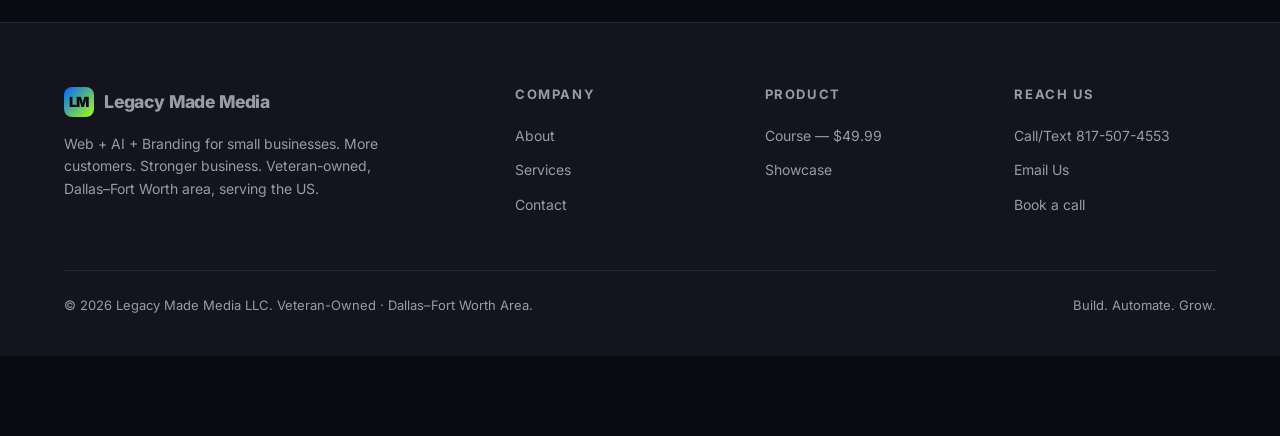
==== commit 1e3e65b1: "Brand realignment to flyer: 3-tier pricing, veteran-owned, DFW, single phone - New pricing: Basic $3" ====
--- a/about.html
+++ b/about.html
@@ -3,8 +3,8 @@
 <head>
   <meta charset="UTF-8" />
   <meta name="viewport" content="width=device-width, initial-scale=1.0" />
-  <title>About — Legacy Made Media</title>
-  <meta name="description" content="Why Legacy Made Media exists, who we build for, and the operating principles behind every install." />
+  <title>About — Legacy Made Media | Veteran-Owned, Dallas–Fort Worth</title>
+  <meta name="description" content="Veteran-owned web, AI, and branding agency serving small businesses in the Dallas–Fort Worth area and across the US." />
   <link rel="preconnect" href="https://fonts.googleapis.com">
   <link rel="preconnect" href="https://fonts.gstatic.com" crossorigin>
   <link href="https://fonts.googleapis.com/css2?family=Inter:wght@400;500;600;700;800;900&display=swap" rel="stylesheet">
@@ -12,10 +12,12 @@
 </head>
 <body data-sticky="true">
 
+  <div class="founders-ribbon">⚡ <strong>Founders Pricing</strong> — First 10 Clients Only · Lock In Now</div>
+
   <header class="nav">
     <div class="nav__inner">
       <a href="index.html" class="nav__logo">
-        <span class="nav__logo-mark">L</span>
+        <span class="nav__logo-mark">LM</span>
         Legacy Made Media
       </a>
       <button class="nav__hamburger" aria-label="Open menu" aria-expanded="false">☰</button>
@@ -30,12 +32,16 @@
     </div>
   </header>
 
-  <section class="hero" style="padding: 100px 0 60px;">
+  <section class="hero" style="padding: 80px 0 50px;">
     <div class="hero__bg"></div>
     <div class="hero__inner">
+      <div style="display:flex; gap:12px; justify-content:center; flex-wrap:wrap; margin-bottom: 20px;">
+        <span class="veteran-badge"><span class="veteran-badge__shield">★</span>Veteran-Owned</span>
+        <span class="location-chip">Dallas–Fort Worth Area</span>
+      </div>
       <span class="eyebrow">About</span>
-      <h1 class="hero__title mt-2">We build the systems<br/><span class="gradient-text">local owners can't.</span></h1>
-      <p class="hero__sub lead">Trade businesses run on grit. They lose money on missed calls, dead follow-ups, and websites that look like 2014. We close that gap — with AI, automation, and the kind of build quality you'd expect from a brand twice your size.</p>
+      <h1 class="hero__title mt-2">We build the systems<br/><span class="gradient-text">small business owners can't.</span></h1>
+      <p class="hero__sub lead">Web + AI + Branding for the small businesses that the big agencies ignore — at prices that actually work for owner-operated shops.</p>
     </div>
   </section>
 
@@ -46,23 +52,41 @@
         <span class="eyebrow">Why we exist</span>
         <h2 class="mb-4">A simple observation.</h2>
         <p class="lead mb-3">
-          Most local-business owners are great at the work. They're not great at the systems around the work — capturing the lead, following up, looking professional online, never missing a call.
+          Most local-business owners are great at the work. They're not great at the systems around the work — capturing leads, looking professional online, never missing a customer.
         </p>
         <p class="lead mb-3">
-          For decades, those systems were too expensive or too complex for a 1-truck or 5-truck operation. So owners settled. They missed leads. They watched competitors with worse craft win because they had better systems.
+          For decades, those systems were too expensive or too complex for a 1-truck or 5-truck operation. So owners settled for outdated websites, ignored Google profiles, and lost calls because they were on a job.
         </p>
         <p class="lead mb-3">
-          That changed. AI and automation collapsed the cost. A solo HVAC owner can now have the same lead-handling stack as a national franchise — for less than a part-time employee costs in a week.
+          That changed. AI and automation collapsed the cost. A solo HVAC owner, a salon, an auto detailer, a roofer — anyone — can now have the same digital stack as a national brand for less than a part-time hire costs in a week.
         </p>
         <p class="lead">
-          <span class="text-yellow">Legacy Made Media is the company that installs that stack.</span> Done-for-you, end-to-end, built around the way local owners actually run their day.
-        </p>
+          <span class="text-yellow">Legacy Made Media installs that stack.</span> Flat-fee. Veteran-owned. Built around how small business owners actually run their day.
+        </p>
+      </div>
+    </div>
+  </section>
+
+  <!-- VETERAN-OWNED CALLOUT -->
+  <section class="section section--tinted">
+    <div class="container">
+      <div class="card" style="max-width: 880px; margin: 0 auto; padding: 56px; background: linear-gradient(135deg, rgba(0,102,255,0.12) 0%, rgba(168,255,20,0.12) 100%); border-color: rgba(255,255,255,0.18);">
+        <div style="display:flex; align-items:center; gap: 24px; flex-wrap: wrap;">
+          <div style="width: 80px; height: 80px; border-radius: 20px; background: linear-gradient(135deg, var(--blue) 0%, var(--green) 100%); display:flex; align-items:center; justify-content:center; font-size: 40px; color: var(--ink); font-weight: 900;">★</div>
+          <div style="flex: 1; min-width: 280px;">
+            <span class="eyebrow">Veteran-Owned</span>
+            <h3 class="mt-2 mb-2" style="font-size: 1.6rem;">Built with discipline. Run with integrity.</h3>
+            <p style="color: var(--text-dim); line-height: 1.7;">
+              We bring the same standards we held in service to every client engagement: clear missions, fixed timelines, no excuses, and follow-through. When we say we'll ship in 14 days, we ship in 14 days.
+            </p>
+          </div>
+        </div>
       </div>
     </div>
   </section>
 
   <!-- PRINCIPLES -->
-  <section class="section section--tinted">
+  <section class="section">
     <div class="container">
       <div class="section-header">
         <span class="eyebrow">How we operate</span>
@@ -73,66 +97,82 @@
         <div class="card card--accent">
           <div class="card__icon card__icon--blue">1</div>
           <h3 class="card__title">Outcomes, not technology</h3>
-          <p class="card__desc">We don't sell "AI agents." We sell <em>"a system that answers your phone 24/7 so you never miss a job."</em> Same thing — but only one of those is something an HVAC owner cares about.</p>
+          <p class="card__desc">We don't sell "AI agents." We sell <em>"a system that answers your phone 24/7 so you never miss a customer."</em> Same thing — but only one of those is something an owner cares about.</p>
         </div>
         <div class="card card--accent">
           <div class="card__icon card__icon--magenta">2</div>
           <h3 class="card__title">Speed beats polish, until it doesn't</h3>
-          <p class="card__desc">14 days to live. Then we optimize relentlessly. We'd rather ship something that captures leads on day 15 than something perfect on day 90.</p>
+          <p class="card__desc">Basic in 7 days. Premium + AI in 14. Then we optimize relentlessly. We'd rather ship something that captures leads on day 8 than something perfect on day 90.</p>
         </div>
         <div class="card card--accent">
           <div class="card__icon card__icon--yellow">3</div>
           <h3 class="card__title">Own your stack</h3>
-          <p class="card__desc">Your website, your domain, your CRM, your numbers. If you ever leave us, you keep all of it. We're a partner, not a vendor lock-in.</p>
+          <p class="card__desc">Your website, your domain, your CRM, your AI configuration. If you ever leave us, you keep all of it. We're a partner, not a vendor lock-in.</p>
         </div>
         <div class="card card--accent">
           <div class="card__icon card__icon--blue">4</div>
-          <h3 class="card__title">Diagnose before we quote</h3>
-          <p class="card__desc">Every engagement starts with a free 30-minute call where we find your real bottleneck. Sometimes it's not what you think. We tell you the truth — even if it costs us the deal.</p>
+          <h3 class="card__title">Honest pricing, honest scope</h3>
+          <p class="card__desc">Flat-fee. No "you also need this $500 thing" surprises after you sign. What you see on the services page is what you pay.</p>
         </div>
         <div class="card card--accent" style="grid-column: 1 / -1;">
           <div class="card__icon card__icon--magenta">5</div>
           <h3 class="card__title">If it works, we keep doing it. If it doesn't, we change it — fast.</h3>
-          <p class="card__desc">Monthly performance reviews. Bi-weekly optimization calls on the Full System tier. The system you launch with is the worst version you'll ever have. Every month it gets sharper.</p>
+          <p class="card__desc">The site you launch with is the worst version you'll ever have. Add the Monthly Updates / Support add-on and we sharpen it month over month.</p>
         </div>
       </div>
     </div>
   </section>
 
   <!-- WHO WE BUILD FOR -->
-  <section class="section">
+  <section class="section section--tinted">
     <div class="container">
       <div class="section-header">
         <span class="eyebrow">Who we build for</span>
-        <h2 class="section-header__title">Owner-operated trade businesses with phone-heavy lead flow.</h2>
+        <h2 class="section-header__title">Small business owners who need to look legit and capture leads.</h2>
         <p class="section-header__sub">If three or more of these sound like you, we're a fit.</p>
       </div>
 
       <div class="grid grid-3">
         <div class="card">
-          <h4 class="card__title text-yellow mb-2">You run the calls</h4>
-          <p class="card__desc">Or someone in your immediate orbit does. The phone is the lifeblood — and there's never enough of you to answer it.</p>
-        </div>
-        <div class="card">
-          <h4 class="card__title text-yellow mb-2">Your competitors are weak online</h4>
-          <p class="card__desc">Three of the top results are a Wix site from 2018 and a Yelp page. There's room to dominate the local map pack with the right install.</p>
-        </div>
-        <div class="card">
-          <h4 class="card__title text-yellow mb-2">You charge $300+ per job</h4>
-          <p class="card__desc">High enough that one extra captured lead a month covers the retainer. The math has to work for both of us.</p>
+          <h4 class="card__title text-yellow mb-2">You don't have a website</h4>
+          <p class="card__desc">Or you have one from 2018 that you're embarrassed to share. Customers Google you and bounce.</p>
+        </div>
+        <div class="card">
+          <h4 class="card__title text-yellow mb-2">Your competitors look weak online</h4>
+          <p class="card__desc">There's room to dominate the local search results with a better-looking, faster, conversion-built site.</p>
+        </div>
+        <div class="card">
+          <h4 class="card__title text-yellow mb-2">You can't afford $5K websites</h4>
+          <p class="card__desc">But you also can't afford to look like a side hustle. Our packages start at $399 — designed for that gap.</p>
         </div>
         <div class="card">
           <h4 class="card__title text-yellow mb-2">You don't want to learn marketing</h4>
-          <p class="card__desc">You want it handled. You want a number you can call when something feels off. You want a report that says <em>"here's what came in this month."</em></p>
-        </div>
-        <div class="card">
-          <h4 class="card__title text-yellow mb-2">You've tried "marketing guys" before</h4>
-          <p class="card__desc">And gotten ghosted, overcharged, or stuck with vendors who didn't get how trade businesses actually work. We're built around how trades actually run.</p>
-        </div>
-        <div class="card">
-          <h4 class="card__title text-yellow mb-2">You're ready to scale or simplify</h4>
-          <p class="card__desc">Either you want more jobs, or you want fewer manual tasks per job — or both. The same systems do both jobs.</p>
-        </div>
+          <p class="card__desc">You want it handled. You want a number you can call when something feels off. You want a clean modern site that just works.</p>
+        </div>
+        <div class="card">
+          <h4 class="card__title text-yellow mb-2">You miss leads on the phone</h4>
+          <p class="card__desc">Premium + AI fixes that. The chatbot or AI receptionist captures every inquiry, 24/7, even while you're on a job.</p>
+        </div>
+        <div class="card">
+          <h4 class="card__title text-yellow mb-2">You're ready to look professional</h4>
+          <p class="card__desc">If you're ready to invest a few hundred to a few thousand to look legit and grow faster, we're the partner.</p>
+        </div>
+      </div>
+    </div>
+  </section>
+
+  <!-- BUILD AUTOMATE GROW -->
+  <section class="section" style="padding: 100px 0;">
+    <div class="container">
+      <div class="text-center">
+        <div class="bag">
+          <span class="bag__word bag__word--white">BUILD<span class="bag__dot">.</span></span>
+          <span class="bag__word bag__word--blue">AUTOMATE<span class="bag__dot">.</span></span>
+          <span class="bag__word bag__word--green">GROW<span class="bag__dot">.</span></span>
+        </div>
+        <p class="lead mt-4" style="max-width: 600px; margin: 32px auto 0; color: var(--text-dim);">
+          Helping local businesses look legit, capture leads, and <span class="text-yellow" style="font-weight: 700;">grow faster in 2026.</span>
+        </p>
       </div>
     </div>
   </section>
@@ -140,12 +180,15 @@
   <!-- FINAL CTA -->
   <section class="section">
     <div class="container">
-      <div class="card text-center" style="padding: 64px 32px; background: linear-gradient(135deg, rgba(0,102,255,0.18) 0%, rgba(255,46,147,0.18) 100%); border-color: rgba(255,255,255,0.18);">
+      <div class="card text-center" style="padding: 64px 32px; background: linear-gradient(135deg, rgba(0,102,255,0.18) 0%, rgba(168,255,20,0.18) 100%); border-color: rgba(255,255,255,0.18);">
         <h2 class="mb-3">Sound like you? <span class="gradient-text">Let's talk.</span></h2>
         <p class="lead mb-4" style="max-width: 600px; margin-left:auto; margin-right:auto;">
-          30-minute strategy call. We diagnose, we don't pitch.
-        </p>
-        <a href="contact.html" class="btn btn-primary btn-xl">Book a Free Strategy Call →</a>
+          15-minute call. We diagnose, we don't pitch.
+        </p>
+        <div style="display:flex; gap:12px; flex-wrap:wrap; justify-content:center;">
+          <a href="contact.html" class="btn btn-primary btn-xl">Book a Free Call →</a>
+          <a href="tel:+18175074553" class="btn btn-accent btn-xl">📞 817-507-4553</a>
+        </div>
       </div>
     </div>
   </section>
@@ -155,10 +198,10 @@
       <div class="footer__grid">
         <div class="footer__col">
           <a href="index.html" class="nav__logo" style="margin-bottom: 16px; display:inline-flex;">
-            <span class="nav__logo-mark">L</span>
+            <span class="nav__logo-mark">LM</span>
             Legacy Made Media
           </a>
-          <p class="footer__brand">Done-for-you AI growth systems for local trade businesses. Websites, lead capture, follow-up, and AI call answering — installed and managed.</p>
+          <p class="footer__brand">Web + AI + Branding for small businesses. More customers. Stronger business. Veteran-owned, Dallas–Fort Worth area, serving the US.</p>
         </div>
         <div class="footer__col">
           <h4>Company</h4>
@@ -178,23 +221,22 @@
         <div class="footer__col">
           <h4>Reach Us</h4>
           <ul>
-            <li><a href="tel:+18777566334">(877) 756-6334</a></li>
-            <li><a href="tel:+12143015403">(214) 301-5403</a></li>
+            <li><a href="tel:+18175074553">Call/Text 817-507-4553</a></li>
             <li><a href="mailto:williamsdmike00@gmail.com">Email Us</a></li>
             <li><a href="contact.html">Book a call</a></li>
           </ul>
         </div>
       </div>
       <div class="footer__bottom">
-        <span>© 2026 Legacy Made Media. All rights reserved.</span>
-        <span>Built with intent. Run with systems.</span>
+        <span>© 2026 Legacy Made Media LLC. Veteran-Owned · Dallas–Fort Worth Area.</span>
+        <span>Build. Automate. Grow.</span>
       </div>
     </div>
   </footer>
 
   <div class="sticky-cta">
-    <a href="tel:+18777566334" class="sticky-cta__phone"><span>(877) 756-6334</span></a>
-    <a href="contact.html" class="btn btn-primary btn-sm">Book Free Strategy Call →</a>
+    <a href="tel:+18175074553" class="sticky-cta__phone"><span>817-507-4553</span></a>
+    <a href="contact.html" class="btn btn-primary btn-sm">Book Free Call →</a>
   </div>
 
   <script src="assets/js/main.js"></script>
--- a/assets/css/styles.css
+++ b/assets/css/styles.css
@@ -8,7 +8,9 @@
   --blue: #0066FF;
   --blue-glow: #3D8BFF;
   --yellow: #FFD60A;
-  --magenta: #FF2E93;
+  --magenta: #A8FF14;
+  --green: #A8FF14;
+  --green-glow: #C6FF6B;
   --text: #F5F5F7;
   --text-dim: #9A9AA8;
   --border: rgba(255, 255, 255, 0.08);
@@ -220,12 +222,12 @@
 .btn-magenta {
   background: var(--magenta);
   color: white;
-  box-shadow: 0 8px 24px rgba(255, 46, 147, 0.3);
+  box-shadow: 0 8px 24px rgba(168, 255, 20, 0.3);
 }
 .btn-magenta:hover {
   transform: translateY(-2px);
   color: white;
-  box-shadow: 0 12px 32px rgba(255, 46, 147, 0.45);
+  box-shadow: 0 12px 32px rgba(168, 255, 20, 0.45);
 }
 
 .btn-ghost {
@@ -342,7 +344,7 @@
   z-index: 0;
   background:
     radial-gradient(ellipse 60% 40% at 20% 0%, rgba(0, 102, 255, 0.25) 0%, transparent 60%),
-    radial-gradient(ellipse 50% 40% at 80% 100%, rgba(255, 46, 147, 0.18) 0%, transparent 60%),
+    radial-gradient(ellipse 50% 40% at 80% 100%, rgba(168, 255, 20, 0.18) 0%, transparent 60%),
     radial-gradient(ellipse 40% 30% at 50% 50%, rgba(255, 214, 10, 0.08) 0%, transparent 60%);
   pointer-events: none;
 }
@@ -403,7 +405,7 @@
 }
 
 .tag--yellow { background: rgba(255, 214, 10, 0.12); color: var(--yellow); border-color: rgba(255, 214, 10, 0.25); }
-.tag--magenta { background: rgba(255, 46, 147, 0.12); color: var(--magenta); border-color: rgba(255, 46, 147, 0.25); }
+.tag--magenta { background: rgba(168, 255, 20, 0.12); color: var(--magenta); border-color: rgba(168, 255, 20, 0.25); }
 
 /* ==================== TRUST STRIP ==================== */
 
@@ -752,3 +754,212 @@
   letter-spacing: 0.1em;
   font-weight: 600;
 }
+
+/* ==================== LM LOGO MARK ==================== */
+.nav__logo-mark {
+  background: linear-gradient(135deg, var(--blue) 0%, var(--green) 100%) !important;
+  color: var(--ink) !important;
+  letter-spacing: -0.05em;
+}
+
+/* ==================== FOUNDERS RIBBON ==================== */
+.founders-ribbon {
+  position: relative;
+  overflow: hidden;
+  background: linear-gradient(135deg, var(--green) 0%, var(--green-glow) 100%);
+  color: var(--ink);
+  padding: 14px 24px;
+  text-align: center;
+  font-weight: 800;
+  font-size: 14px;
+  letter-spacing: 0.06em;
+  text-transform: uppercase;
+}
+.founders-ribbon strong { font-weight: 900; }
+.founders-ribbon::before, .founders-ribbon::after {
+  content: '';
+  position: absolute; top: 0; bottom: 0;
+  width: 80px;
+  background: linear-gradient(90deg, transparent, rgba(255,255,255,0.3), transparent);
+  animation: shimmer 3s linear infinite;
+}
+.founders-ribbon::after { animation-delay: 1.5s; }
+@keyframes shimmer {
+  0% { left: -80px; }
+  100% { left: 100%; }
+}
+
+.founders-badge {
+  display: inline-flex;
+  align-items: center;
+  gap: 8px;
+  padding: 8px 16px;
+  background: var(--green);
+  color: var(--ink);
+  font-size: 12px;
+  font-weight: 900;
+  letter-spacing: 0.1em;
+  text-transform: uppercase;
+  border-radius: 100px;
+  box-shadow: 0 0 24px rgba(168, 255, 20, 0.4);
+}
+.founders-badge::before {
+  content: '⚡';
+  font-size: 14px;
+}
+
+/* ==================== VETERAN-OWNED BADGE ==================== */
+.veteran-badge {
+  display: inline-flex;
+  align-items: center;
+  gap: 10px;
+  padding: 10px 18px;
+  background: rgba(255, 255, 255, 0.04);
+  border: 1px solid var(--border-strong);
+  border-radius: 100px;
+  font-size: 12px;
+  font-weight: 700;
+  letter-spacing: 0.12em;
+  text-transform: uppercase;
+  color: var(--text);
+}
+.veteran-badge__shield {
+  width: 22px;
+  height: 22px;
+  border-radius: 6px;
+  background: linear-gradient(135deg, var(--blue) 0%, var(--green) 100%);
+  display: inline-flex;
+  align-items: center;
+  justify-content: center;
+  color: var(--ink);
+  font-weight: 900;
+  font-size: 12px;
+}
+
+/* ==================== ADD-ON CARD ==================== */
+.addon-card {
+  background: var(--ink-2);
+  border: 1px solid var(--border);
+  border-radius: var(--radius);
+  padding: 24px;
+  display: flex;
+  flex-direction: column;
+  gap: 12px;
+  transition: transform 0.2s, border-color 0.2s;
+}
+.addon-card:hover {
+  transform: translateY(-3px);
+  border-color: var(--green);
+}
+.addon-card__icon {
+  width: 40px;
+  height: 40px;
+  border-radius: 10px;
+  background: linear-gradient(135deg, var(--blue) 0%, var(--green) 100%);
+  display: inline-flex;
+  align-items: center;
+  justify-content: center;
+  font-size: 18px;
+  font-weight: 900;
+  color: var(--ink);
+}
+.addon-card__title {
+  font-size: 1.05rem;
+  font-weight: 800;
+  color: var(--text);
+  letter-spacing: -0.01em;
+}
+.addon-card__price {
+  font-size: 1.6rem;
+  font-weight: 900;
+  color: var(--green);
+  letter-spacing: -0.02em;
+}
+.addon-card__desc {
+  font-size: 13px;
+  color: var(--text-dim);
+  line-height: 1.5;
+}
+
+/* ==================== BUILD AUTOMATE GROW ==================== */
+.bag {
+  display: flex;
+  justify-content: center;
+  align-items: baseline;
+  flex-wrap: wrap;
+  gap: 0.5em;
+  font-size: clamp(2.5rem, 7vw, 6rem);
+  font-weight: 900;
+  letter-spacing: -0.04em;
+  line-height: 1;
+}
+.bag__word {
+  display: inline-block;
+}
+.bag__word--blue { color: var(--blue-glow); }
+.bag__word--green { color: var(--green); }
+.bag__word--white { color: var(--text); }
+.bag__dot { color: var(--text); }
+
+/* ==================== TRUST CHIPS (why-choose-us row) ==================== */
+.trust-chips {
+  display: grid;
+  grid-template-columns: repeat(auto-fit, minmax(140px, 1fr));
+  gap: 16px;
+  margin-top: 48px;
+}
+.trust-chip {
+  text-align: center;
+  padding: 20px 12px;
+  border: 1px solid var(--border);
+  border-radius: 14px;
+  background: rgba(255, 255, 255, 0.02);
+  transition: border-color 0.2s, background 0.2s;
+}
+.trust-chip:hover {
+  border-color: var(--green);
+  background: rgba(168, 255, 20, 0.04);
+}
+.trust-chip__icon {
+  width: 38px;
+  height: 38px;
+  border-radius: 10px;
+  background: linear-gradient(135deg, var(--blue) 0%, var(--green) 100%);
+  display: inline-flex;
+  align-items: center;
+  justify-content: center;
+  color: var(--ink);
+  font-size: 16px;
+  font-weight: 900;
+  margin: 0 auto 12px;
+}
+.trust-chip__label {
+  font-size: 12px;
+  font-weight: 700;
+  letter-spacing: 0.08em;
+  text-transform: uppercase;
+  color: var(--text);
+  line-height: 1.3;
+}
+
+/* Updated gradient-text to match flyer (blue → green → yellow) */
+.gradient-text {
+  background: linear-gradient(120deg, var(--blue-glow) 0%, var(--green) 50%, var(--yellow) 100%) !important;
+  -webkit-background-clip: text;
+  background-clip: text;
+  -webkit-text-fill-color: transparent;
+}
+
+/* DFW location chip */
+.location-chip {
+  display: inline-flex;
+  align-items: center;
+  gap: 8px;
+  font-size: 13px;
+  color: var(--text-dim);
+  font-weight: 600;
+}
+.location-chip::before {
+  content: '📍';
+  font-size: 14px;
+}
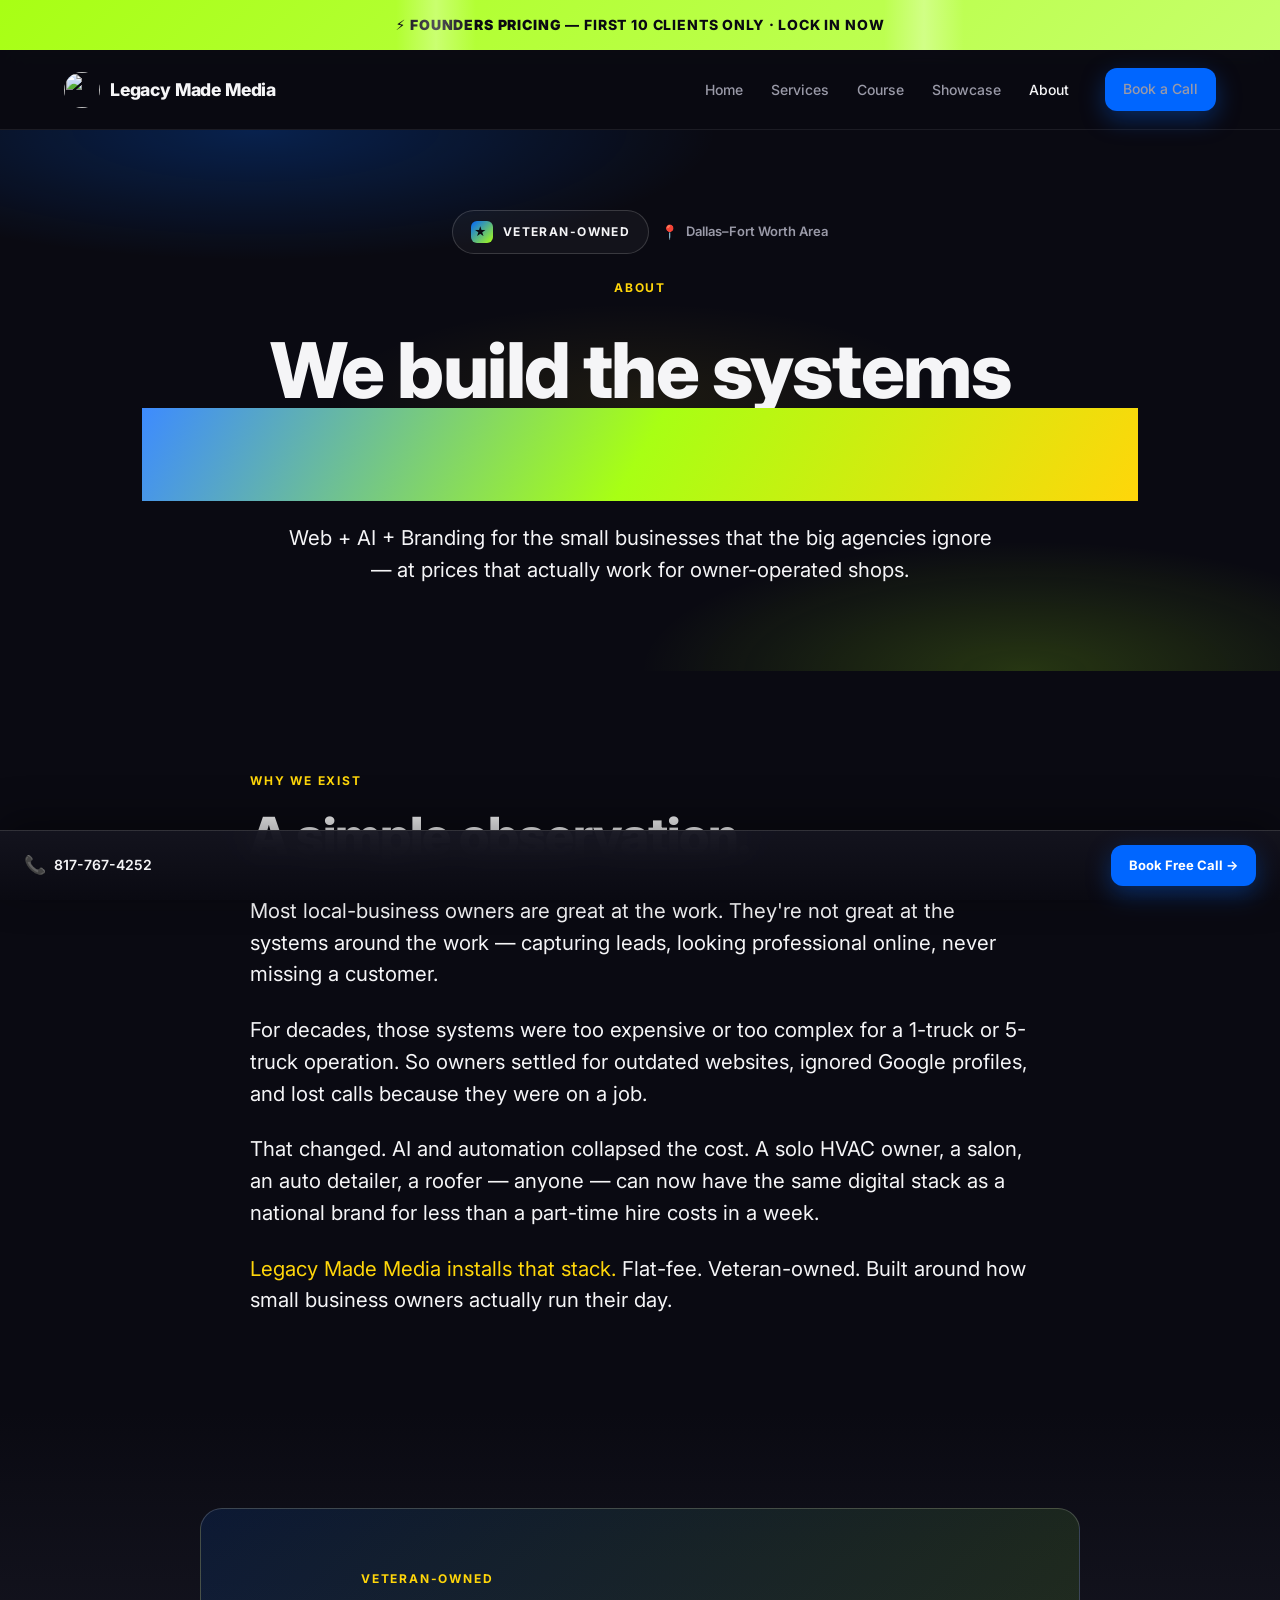
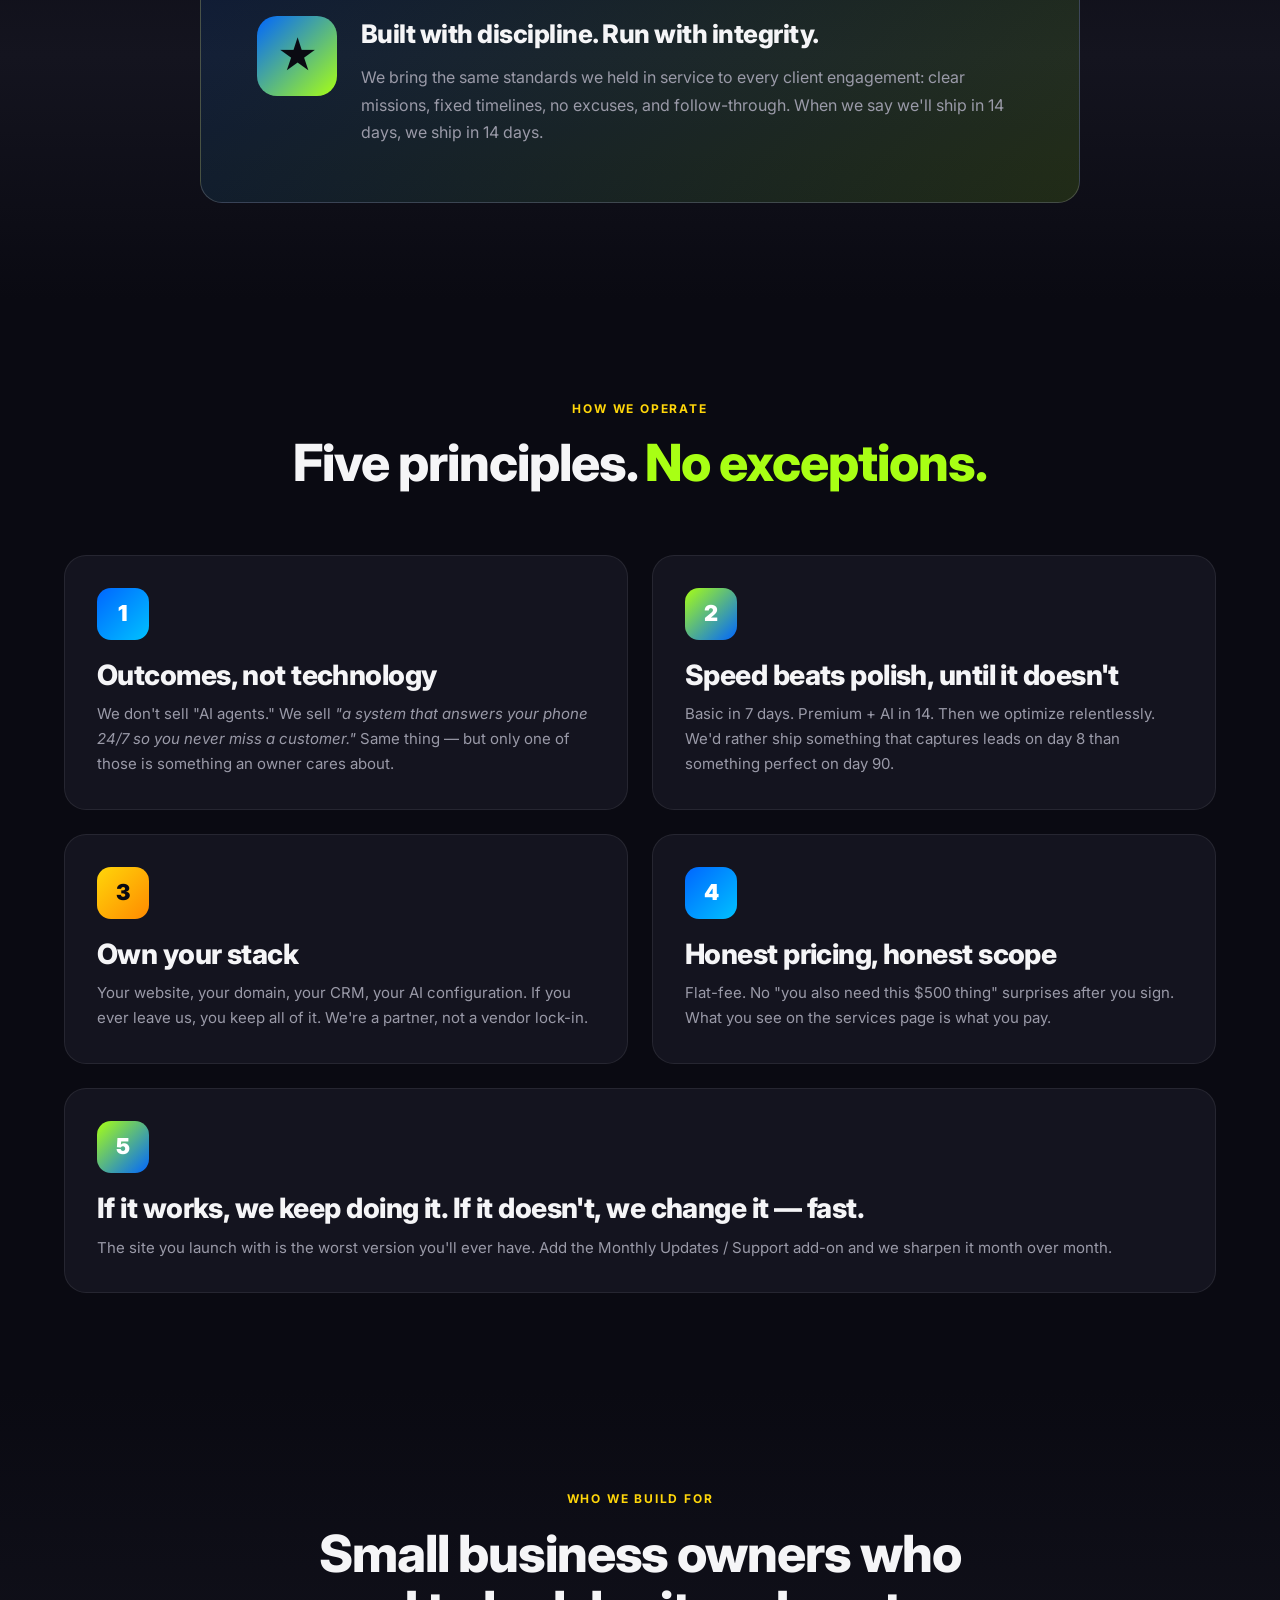
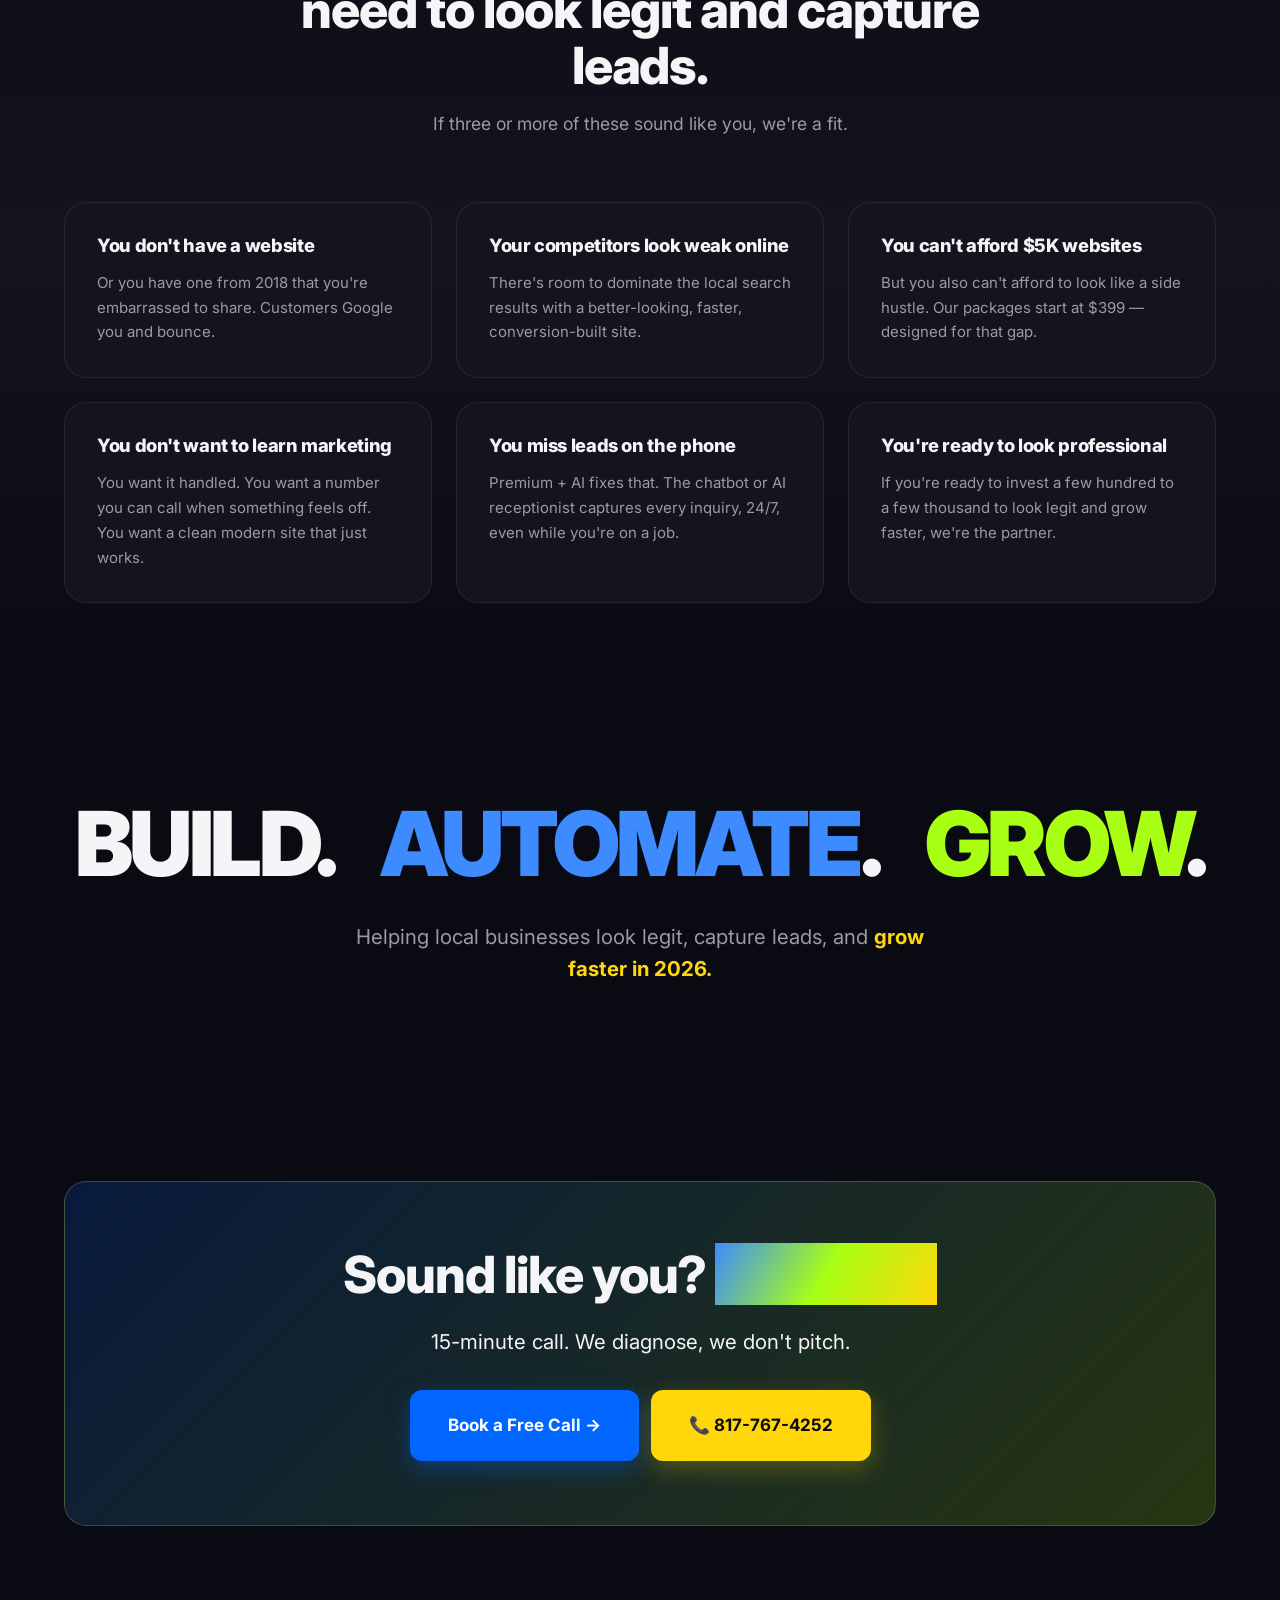
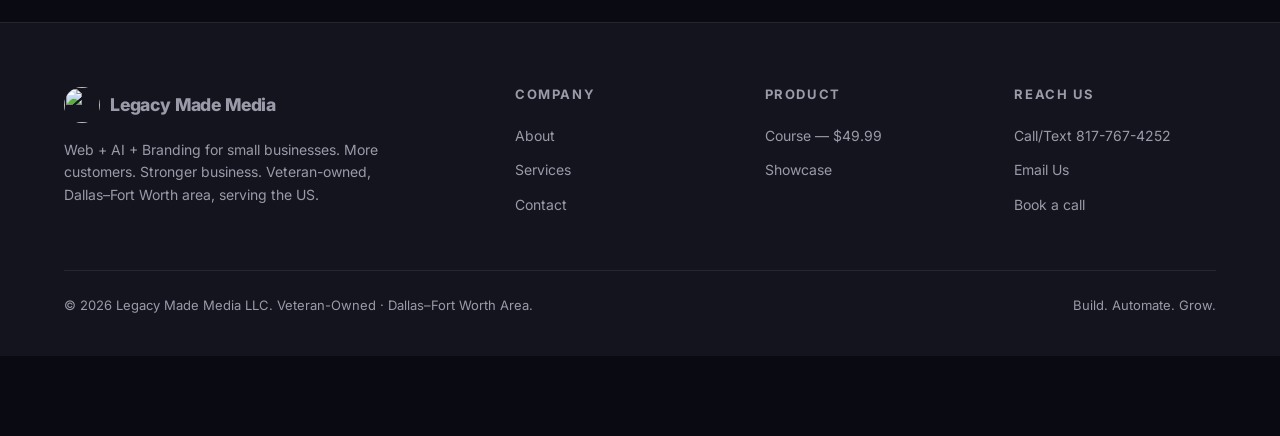
==== commit e0cb68f5: "Brand polish: new phone, logo wiring, SEO/social meta, favicon set - Phone: 817-507-4553 -> 817-767-" ====
--- a/about.html
+++ b/about.html
@@ -5,6 +5,26 @@
   <meta name="viewport" content="width=device-width, initial-scale=1.0" />
   <title>About — Legacy Made Media | Veteran-Owned, Dallas–Fort Worth</title>
   <meta name="description" content="Veteran-owned web, AI, and branding agency serving small businesses in the Dallas–Fort Worth area and across the US." />
+
+  <link rel="canonical" href="https://www.legacymademedia.net/about" />
+  <link rel="icon" type="image/svg+xml" href="/assets/img/favicon.svg" />
+  <link rel="alternate icon" href="/favicon.ico" />
+  <link rel="apple-touch-icon" href="/assets/img/apple-touch-icon.png" />
+  <meta name="theme-color" content="#0A0A12" />
+
+  <meta property="og:type" content="website" />
+  <meta property="og:site_name" content="Legacy Made Media" />
+  <meta property="og:title" content="About — Legacy Made Media | Veteran-Owned, Dallas–Fort Worth" />
+  <meta property="og:description" content="Veteran-owned web, AI, and branding agency serving small businesses in the Dallas–Fort Worth area and across the US." />
+  <meta property="og:url" content="https://www.legacymademedia.net/about" />
+  <meta property="og:image" content="https://www.legacymademedia.net/assets/img/og-default.png" />
+  <meta property="og:image:width" content="1200" />
+  <meta property="og:image:height" content="630" />
+  <meta name="twitter:card" content="summary_large_image" />
+  <meta name="twitter:title" content="About — Legacy Made Media | Veteran-Owned, Dallas–Fort Worth" />
+  <meta name="twitter:description" content="Veteran-owned web, AI, and branding agency serving small businesses in the Dallas–Fort Worth area and across the US." />
+  <meta name="twitter:image" content="https://www.legacymademedia.net/assets/img/og-default.png" />
+
   <link rel="preconnect" href="https://fonts.googleapis.com">
   <link rel="preconnect" href="https://fonts.gstatic.com" crossorigin>
   <link href="https://fonts.googleapis.com/css2?family=Inter:wght@400;500;600;700;800;900&display=swap" rel="stylesheet">
@@ -17,7 +37,7 @@
   <header class="nav">
     <div class="nav__inner">
       <a href="index.html" class="nav__logo">
-        <span class="nav__logo-mark">LM</span>
+        <img src="/assets/img/logo.png" alt="" class="nav__logo-mark" />
         Legacy Made Media
       </a>
       <button class="nav__hamburger" aria-label="Open menu" aria-expanded="false">☰</button>
@@ -187,7 +207,7 @@
         </p>
         <div style="display:flex; gap:12px; flex-wrap:wrap; justify-content:center;">
           <a href="contact.html" class="btn btn-primary btn-xl">Book a Free Call →</a>
-          <a href="tel:+18175074553" class="btn btn-accent btn-xl">📞 817-507-4553</a>
+          <a href="tel:+18177674252" class="btn btn-accent btn-xl">📞 817-767-4252</a>
         </div>
       </div>
     </div>
@@ -198,7 +218,7 @@
       <div class="footer__grid">
         <div class="footer__col">
           <a href="index.html" class="nav__logo" style="margin-bottom: 16px; display:inline-flex;">
-            <span class="nav__logo-mark">LM</span>
+            <img src="/assets/img/logo.png" alt="" class="nav__logo-mark" />
             Legacy Made Media
           </a>
           <p class="footer__brand">Web + AI + Branding for small businesses. More customers. Stronger business. Veteran-owned, Dallas–Fort Worth area, serving the US.</p>
@@ -221,8 +241,8 @@
         <div class="footer__col">
           <h4>Reach Us</h4>
           <ul>
-            <li><a href="tel:+18175074553">Call/Text 817-507-4553</a></li>
-            <li><a href="mailto:williamsdmike00@gmail.com">Email Us</a></li>
+            <li><a href="tel:+18177674252">Call/Text 817-767-4252</a></li>
+            <li><a href="mailto:contact@legacymademedia.net">Email Us</a></li>
             <li><a href="contact.html">Book a call</a></li>
           </ul>
         </div>
@@ -235,7 +255,7 @@
   </footer>
 
   <div class="sticky-cta">
-    <a href="tel:+18175074553" class="sticky-cta__phone"><span>817-507-4553</span></a>
+    <a href="tel:+18177674252" class="sticky-cta__phone"><span>817-767-4252</span></a>
     <a href="contact.html" class="btn btn-primary btn-sm">Book Free Call →</a>
   </div>
 
--- a/assets/css/styles.css
+++ b/assets/css/styles.css
@@ -83,13 +83,6 @@
 .text-magenta { color: var(--magenta); }
 .text-white { color: var(--text); }
 
-.gradient-text {
-  background: linear-gradient(120deg, var(--blue-glow) 0%, var(--magenta) 50%, var(--yellow) 100%);
-  -webkit-background-clip: text;
-  background-clip: text;
-  -webkit-text-fill-color: transparent;
-}
-
 /* ==================== NAV ==================== */
 
 .nav {
@@ -762,6 +755,17 @@
   letter-spacing: -0.05em;
 }
 
+/* When the logo mark is the actual logo image, drop the placeholder
+   gradient and clip to a circle to match the brand mark. */
+img.nav__logo-mark {
+  background: transparent !important;
+  border-radius: 50%;
+  object-fit: cover;
+  width: 36px;
+  height: 36px;
+  padding: 0;
+}
+
 /* ==================== FOUNDERS RIBBON ==================== */
 .founders-ribbon {
   position: relative;
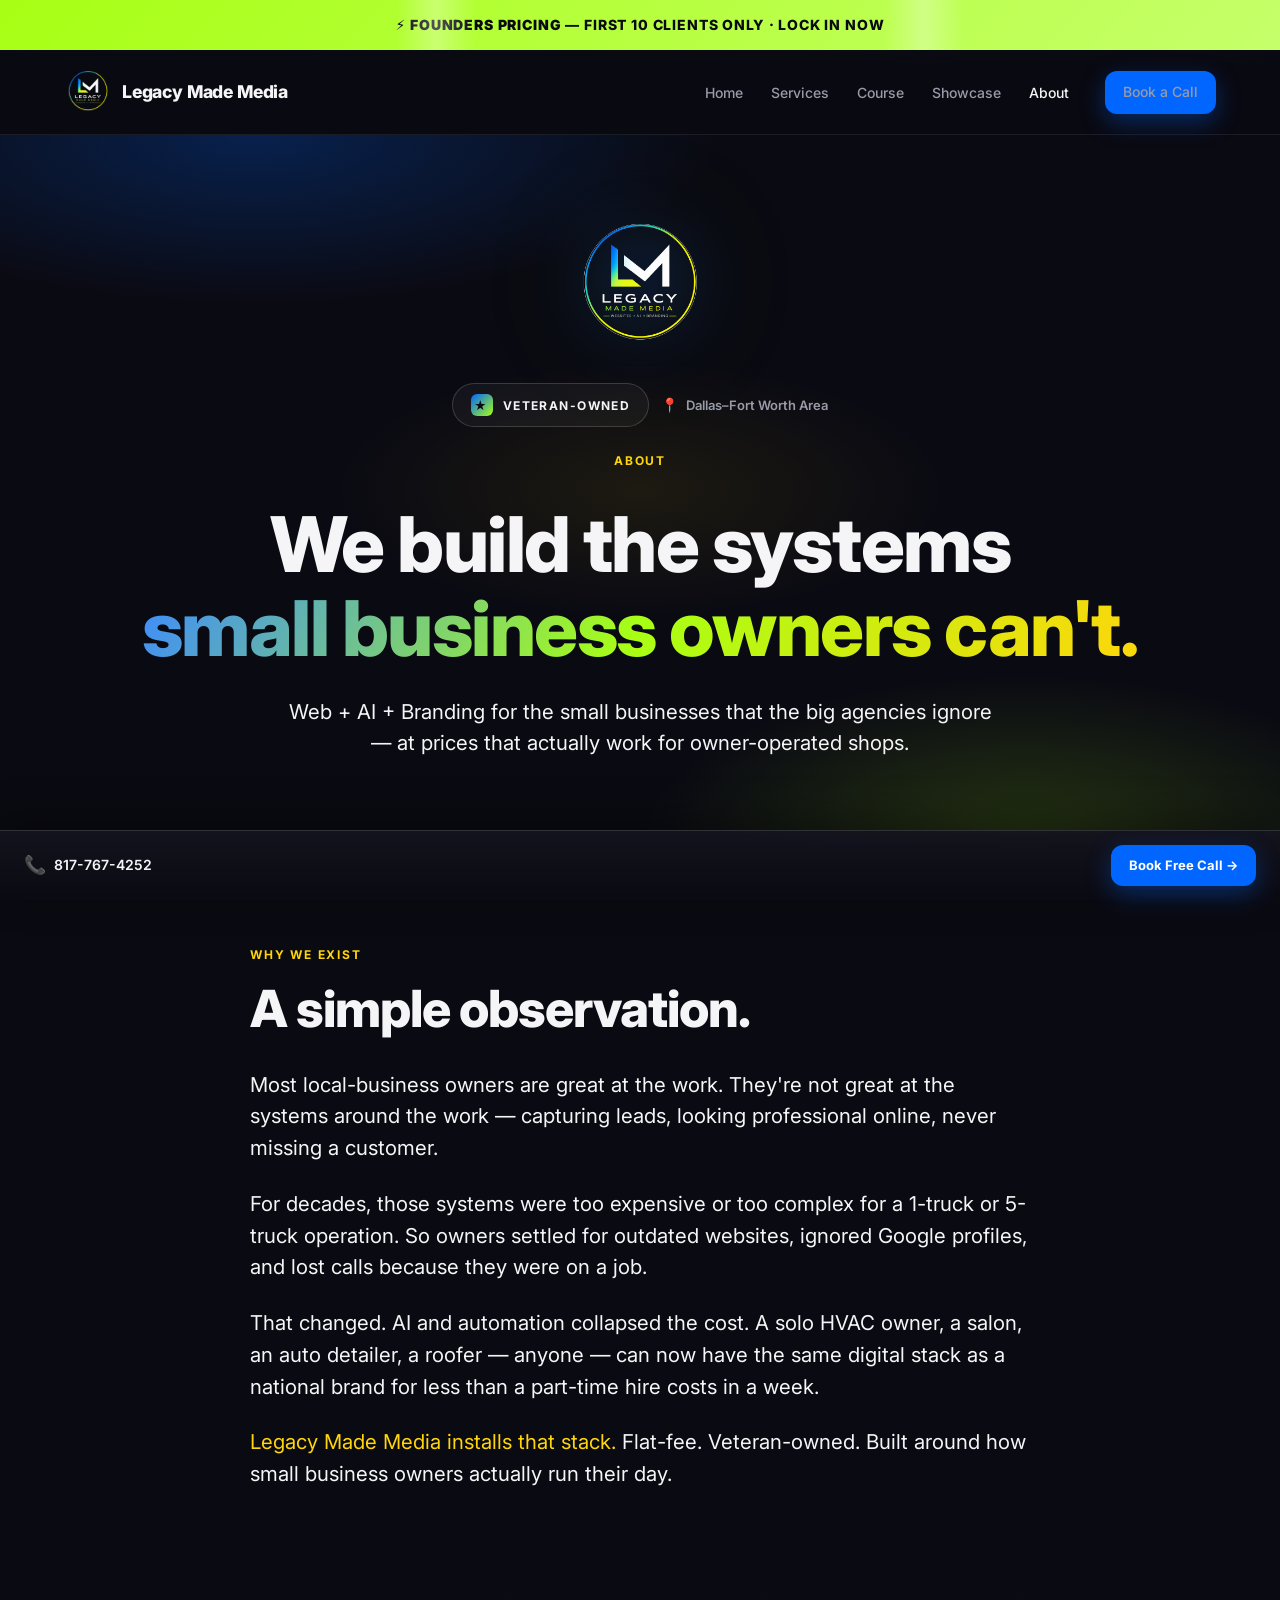
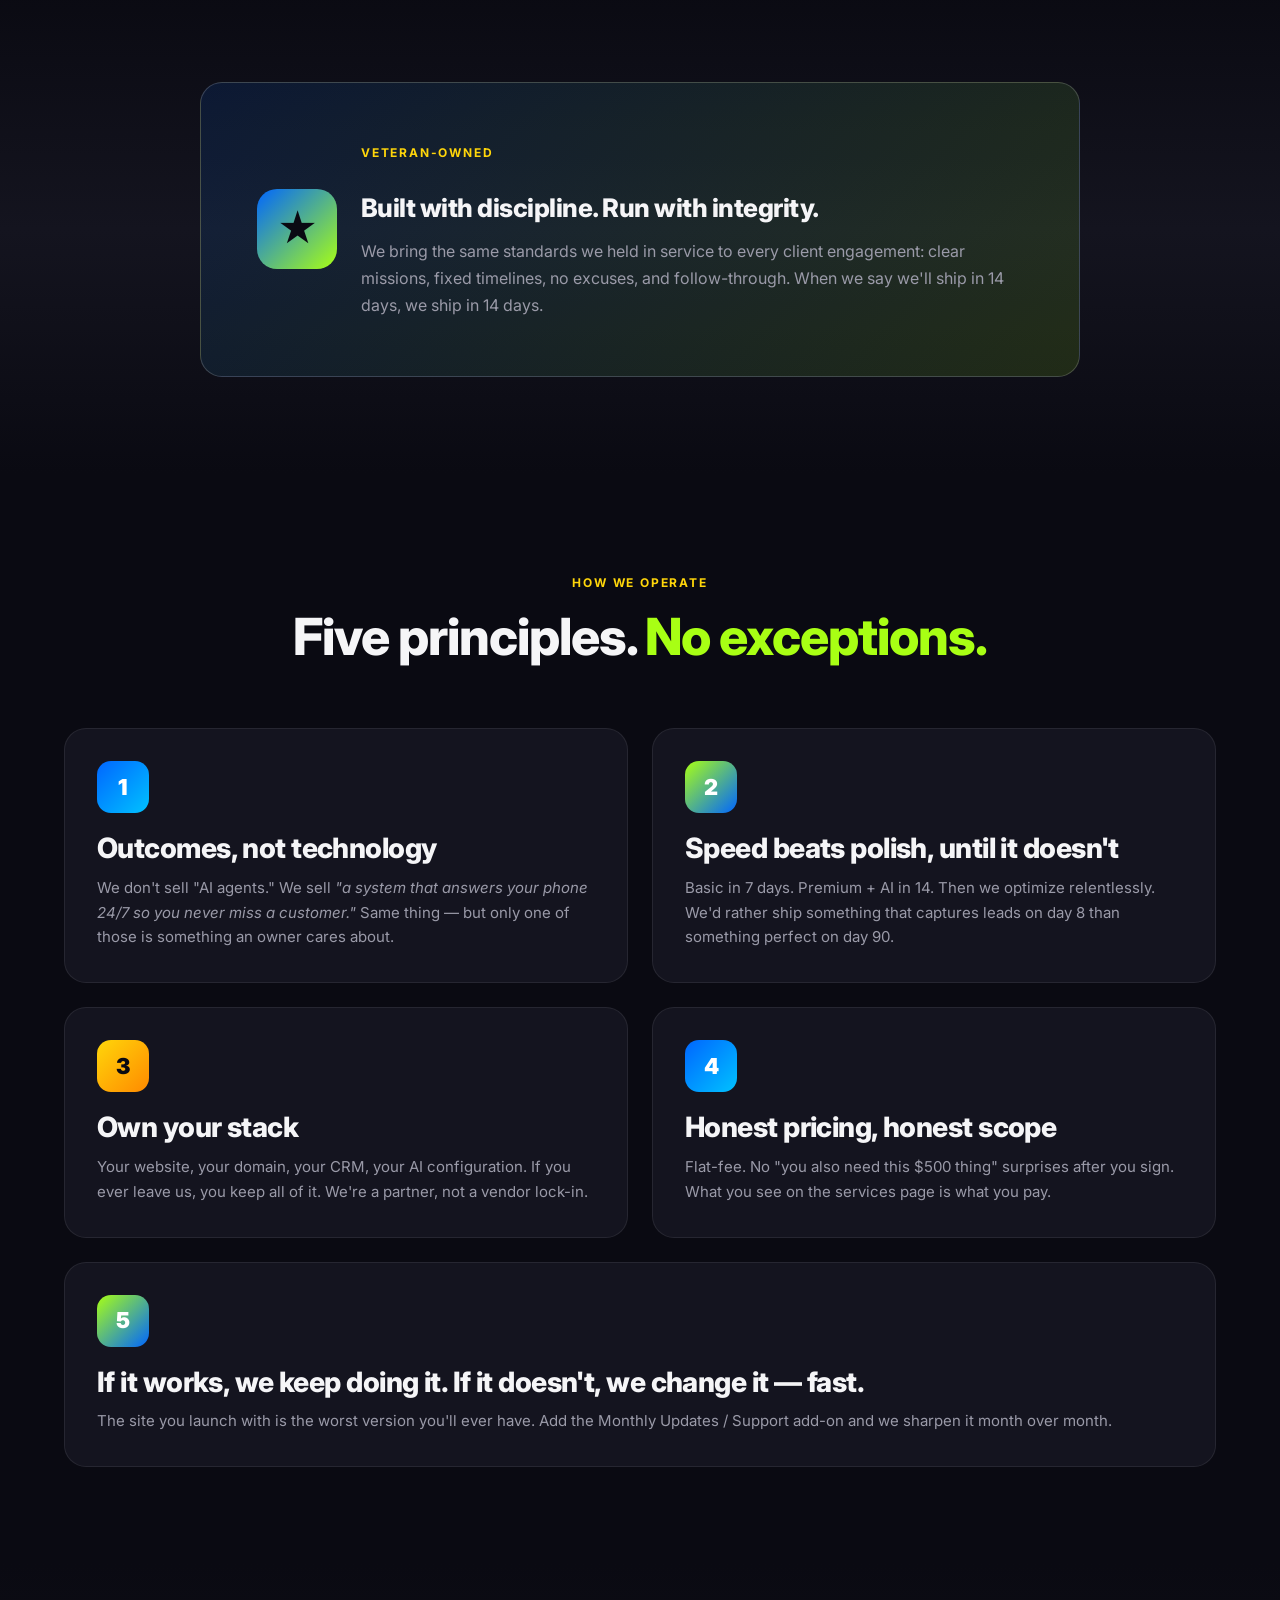
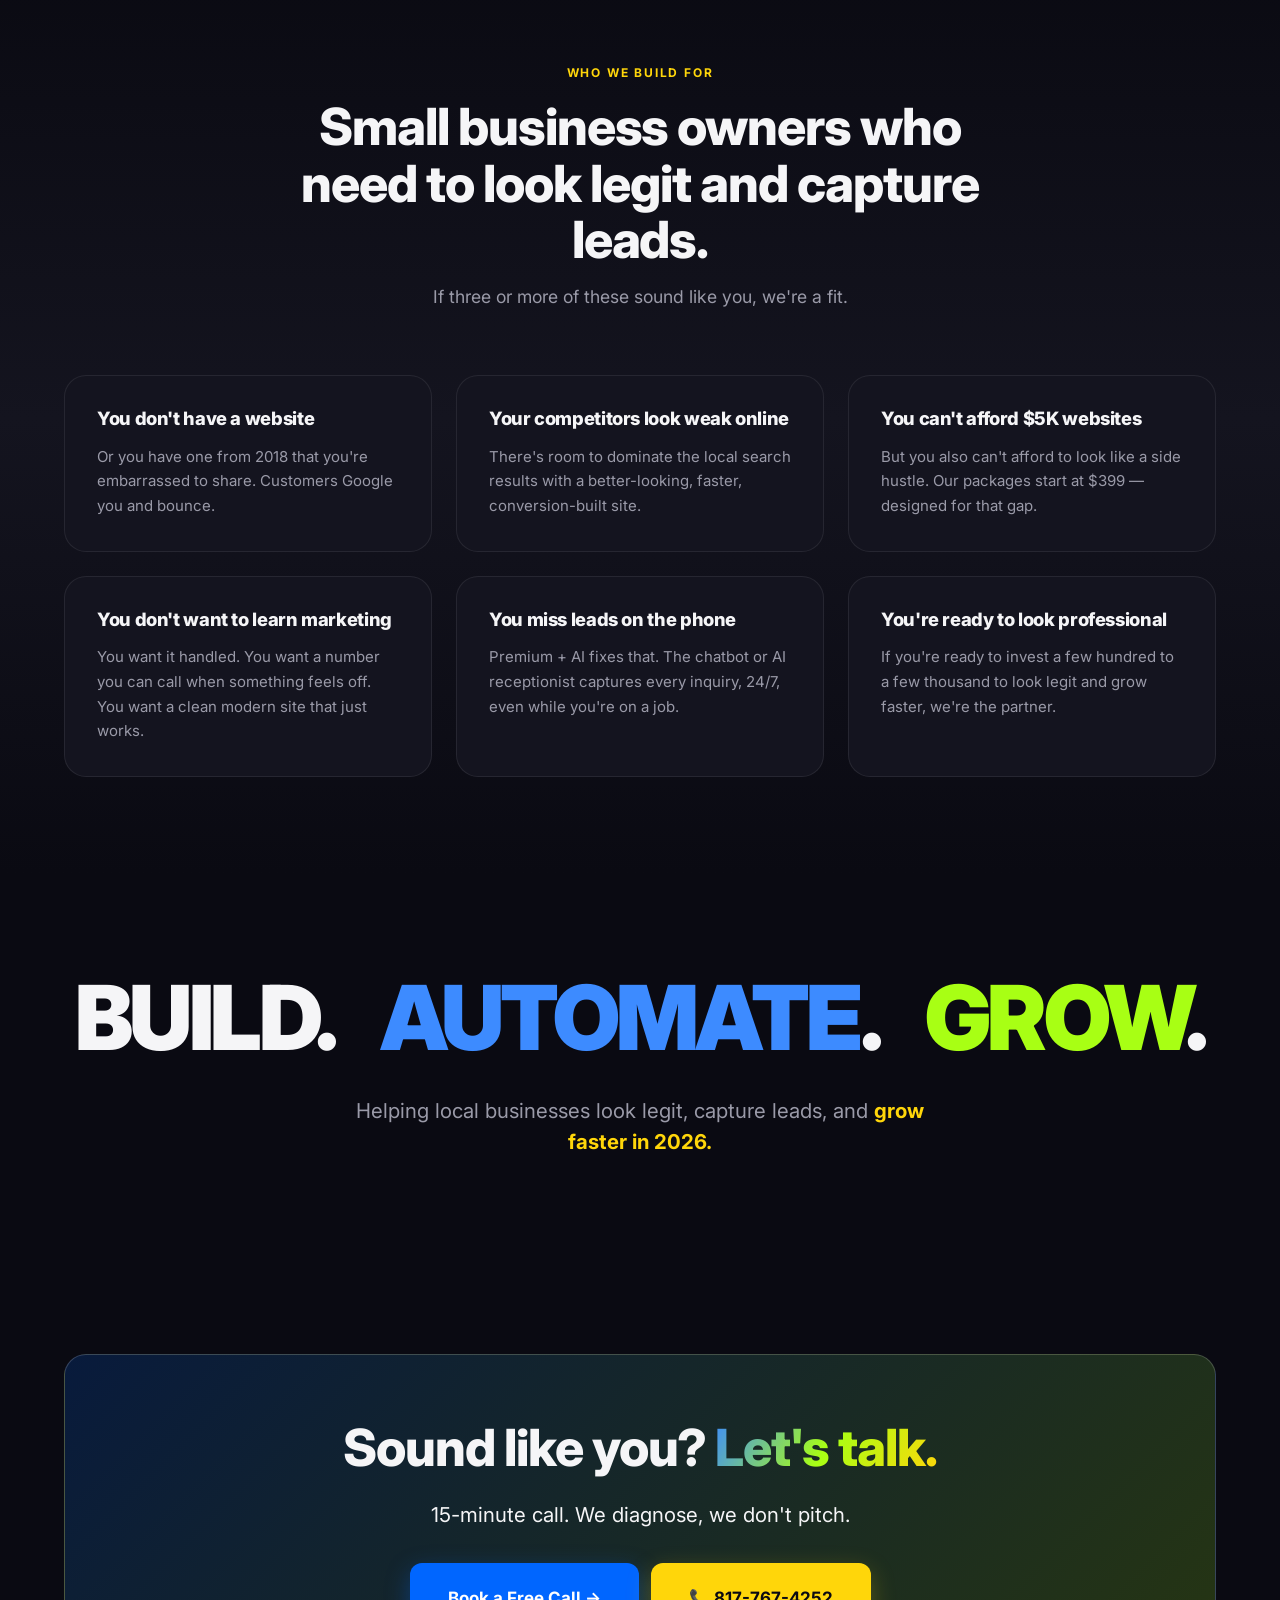
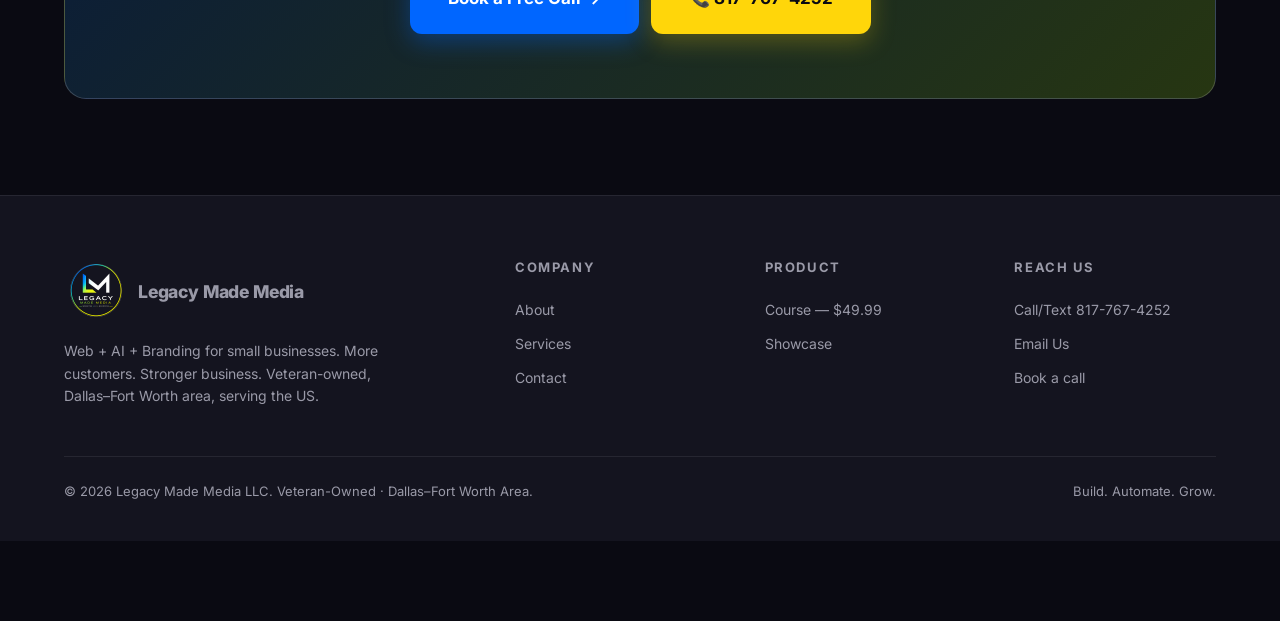
==== commit 75bb5679: "Make logo more prominent: bigger nav/footer, large branded logo above hero - Nav logo: 36px -> 48px " ====
--- a/about.html
+++ b/about.html
@@ -55,6 +55,9 @@
   <section class="hero" style="padding: 80px 0 50px;">
     <div class="hero__bg"></div>
     <div class="hero__inner">
+      <div class="hero__logo">
+        <img src="/assets/img/logo.png" alt="Legacy Made Media" />
+      </div>
       <div style="display:flex; gap:12px; justify-content:center; flex-wrap:wrap; margin-bottom: 20px;">
         <span class="veteran-badge"><span class="veteran-badge__shield">★</span>Veteran-Owned</span>
         <span class="location-chip">Dallas–Fort Worth Area</span>
--- a/assets/css/styles.css
+++ b/assets/css/styles.css
@@ -761,9 +761,38 @@
   background: transparent !important;
   border-radius: 50%;
   object-fit: cover;
-  width: 36px;
-  height: 36px;
+  width: 48px;
+  height: 48px;
   padding: 0;
+}
+
+/* Bigger logo in the footer where there's more breathing room. */
+.footer img.nav__logo-mark {
+  width: 64px;
+  height: 64px;
+}
+
+/* Prominent hero logo — the first thing visitors see, with a soft
+   brand-colored glow so it pops on the dark background. */
+.hero__logo {
+  display: flex;
+  justify-content: center;
+  margin-bottom: 28px;
+}
+.hero__logo img {
+  width: 140px;
+  height: 140px;
+  border-radius: 50%;
+  object-fit: cover;
+  filter:
+    drop-shadow(0 0 30px rgba(0, 102, 255, 0.45))
+    drop-shadow(0 0 60px rgba(168, 255, 20, 0.18));
+}
+@media (max-width: 640px) {
+  .hero__logo img {
+    width: 110px;
+    height: 110px;
+  }
 }
 
 /* ==================== FOUNDERS RIBBON ==================== */
@@ -946,11 +975,14 @@
   line-height: 1.3;
 }
 
-/* Updated gradient-text to match flyer (blue → green → yellow) */
+/* gradient-text: brand gradient clipped to the text shape (blue → green → yellow).
+   Use background-image (not the `background` shorthand) so background-clip
+   isn't reset to its initial value. */
 .gradient-text {
-  background: linear-gradient(120deg, var(--blue-glow) 0%, var(--green) 50%, var(--yellow) 100%) !important;
+  background-image: linear-gradient(120deg, var(--blue-glow) 0%, var(--green) 50%, var(--yellow) 100%);
   -webkit-background-clip: text;
   background-clip: text;
+  color: transparent;
   -webkit-text-fill-color: transparent;
 }
 
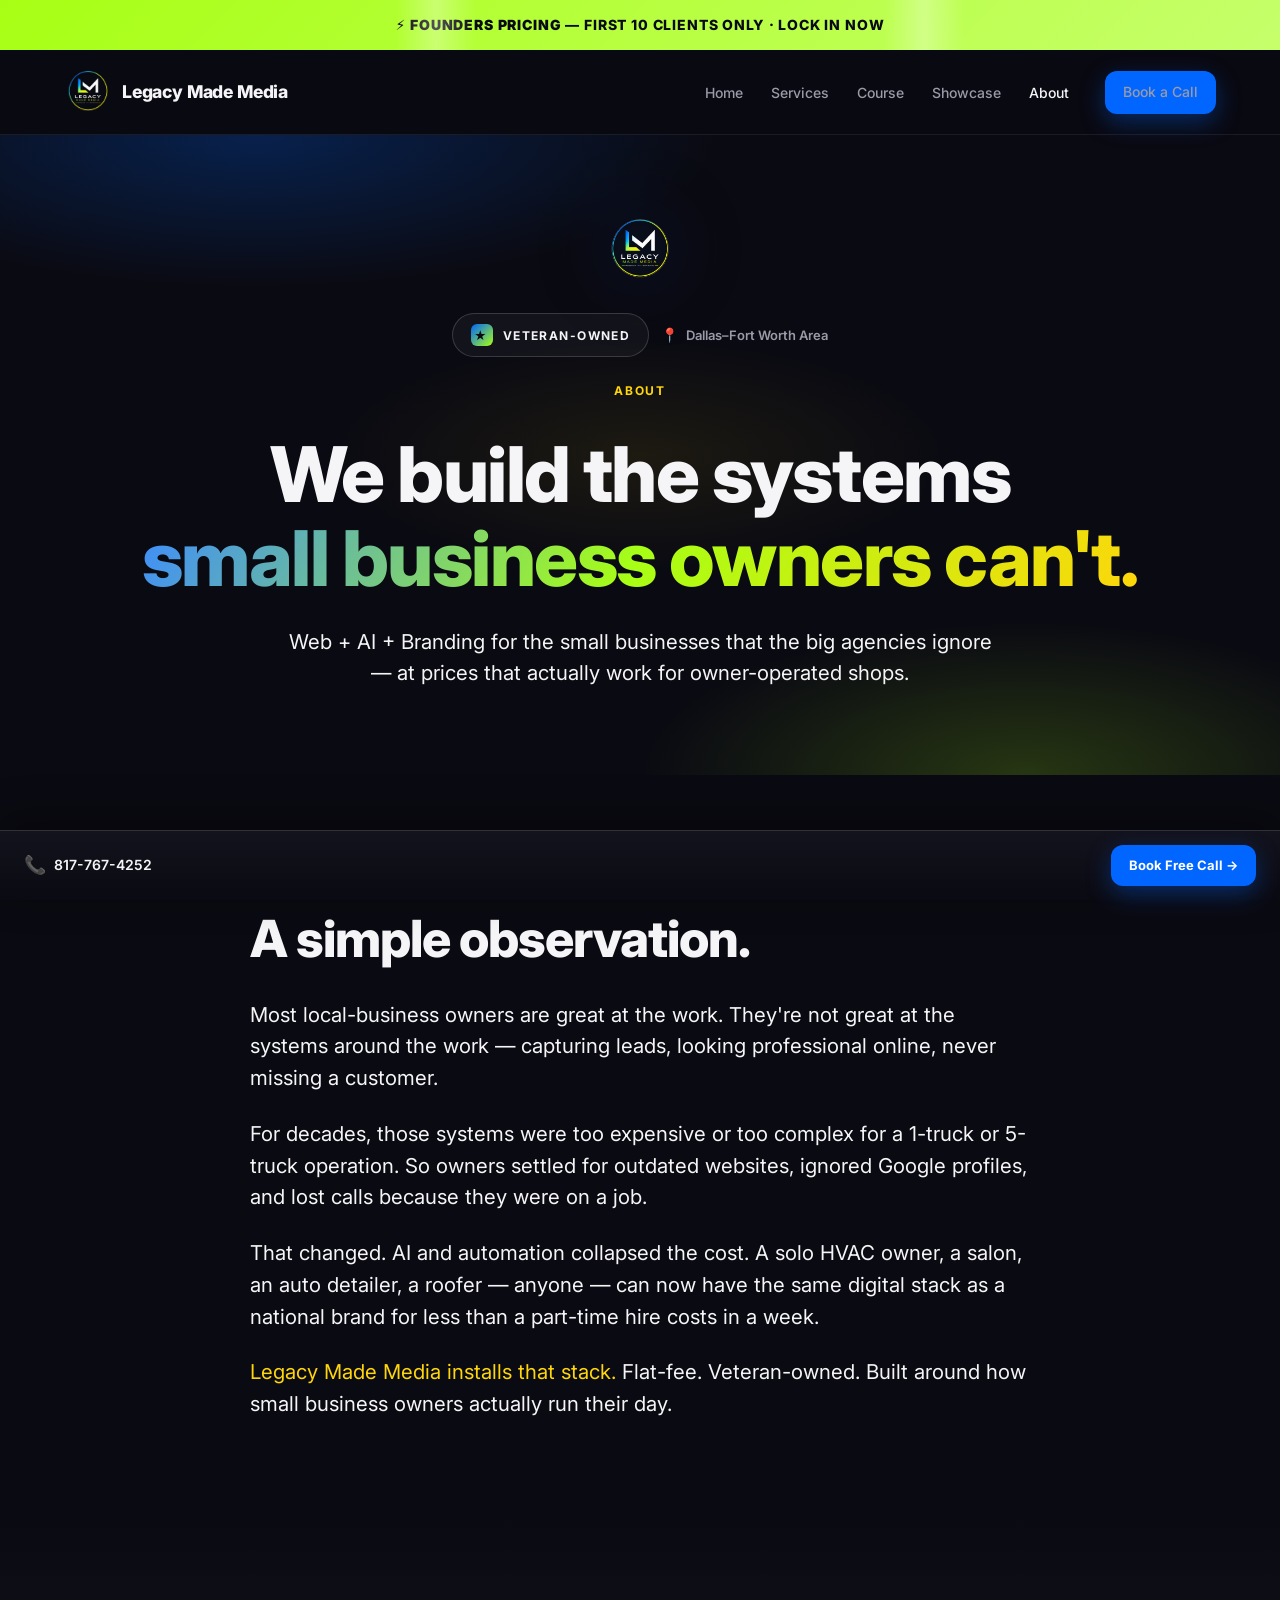
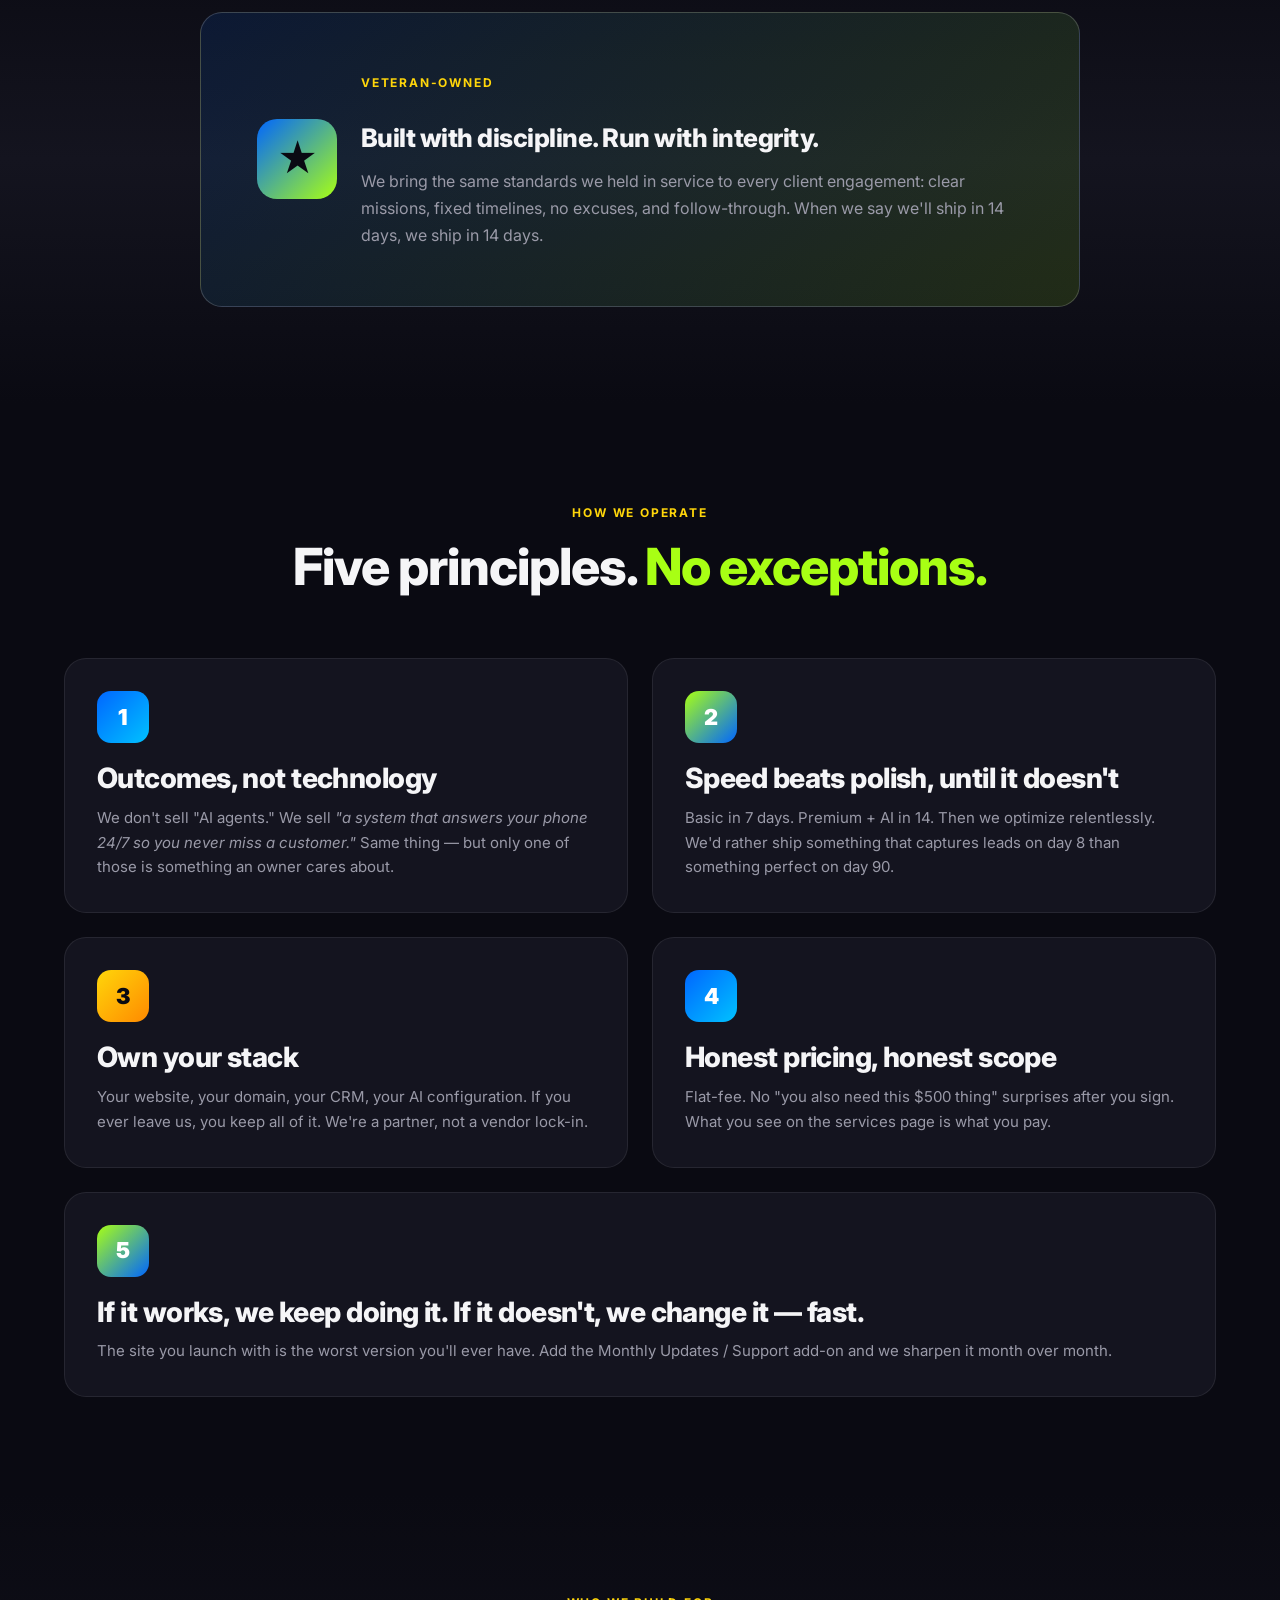
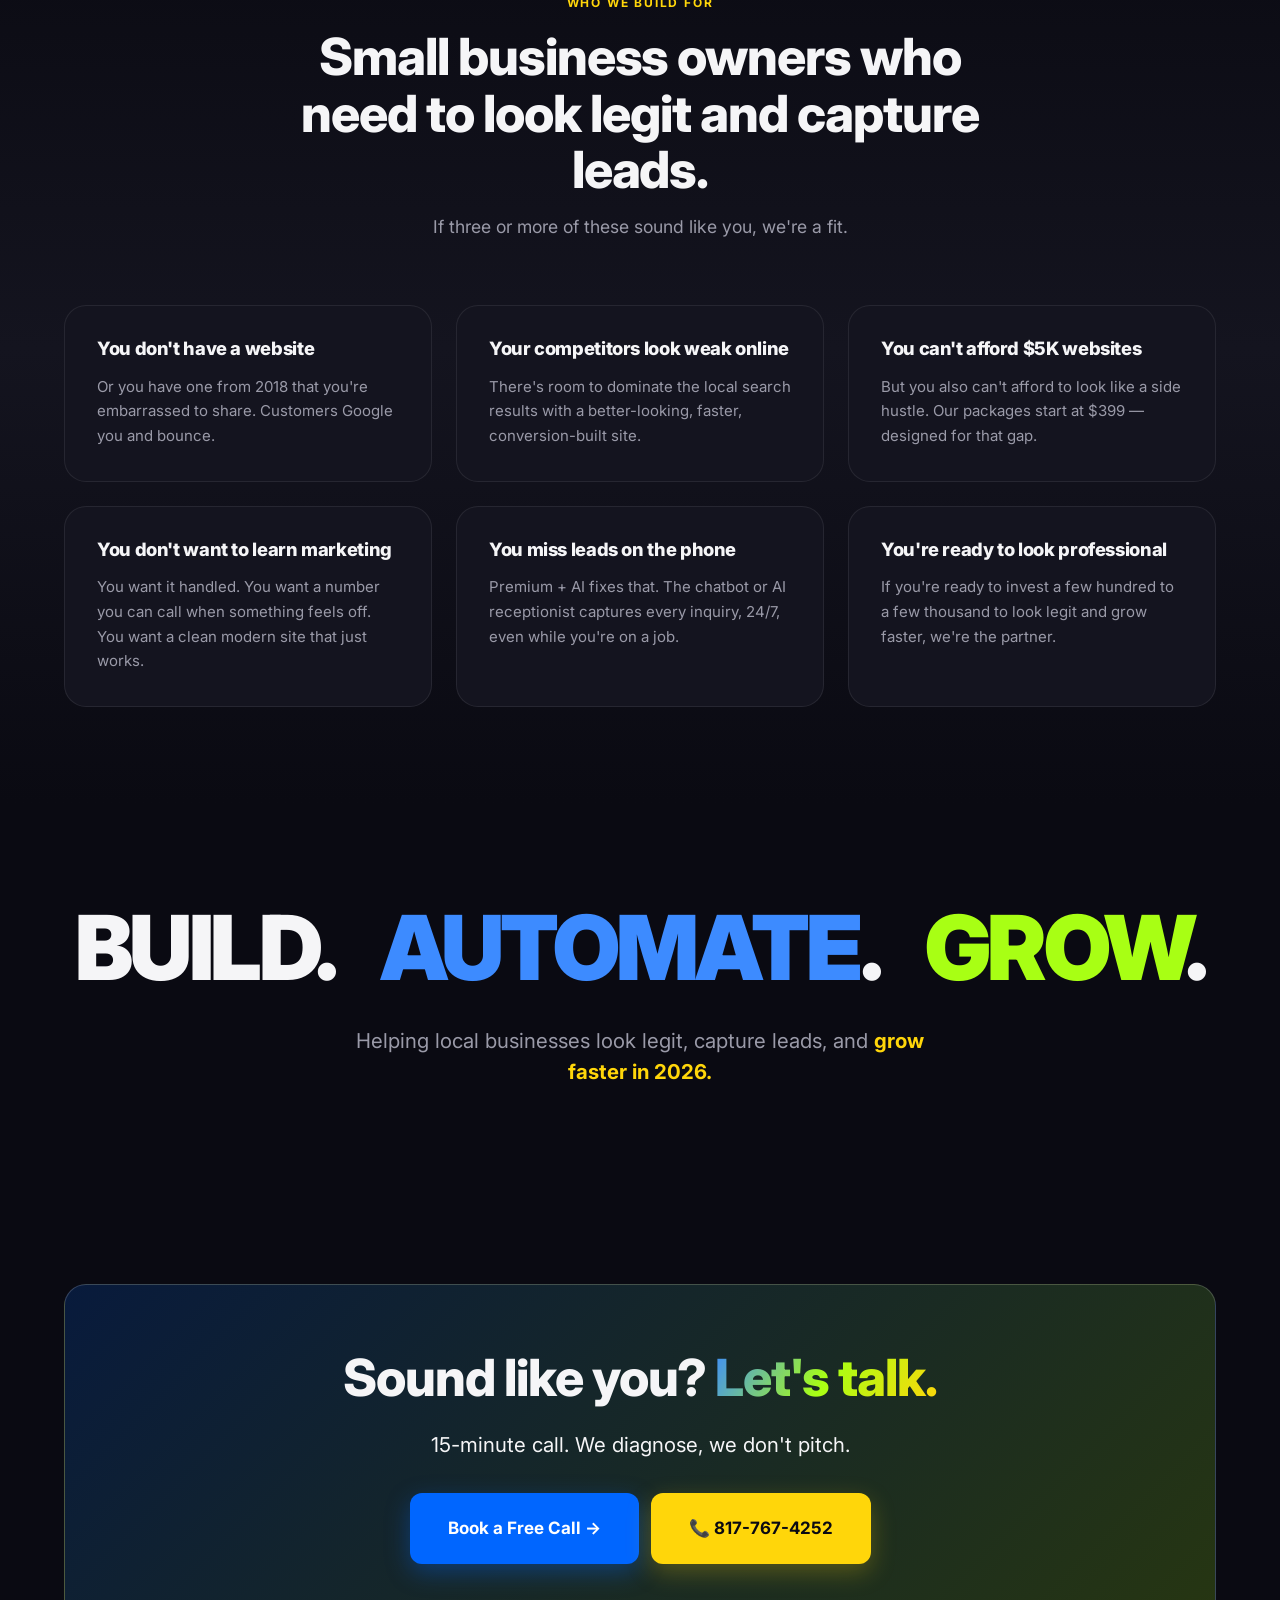
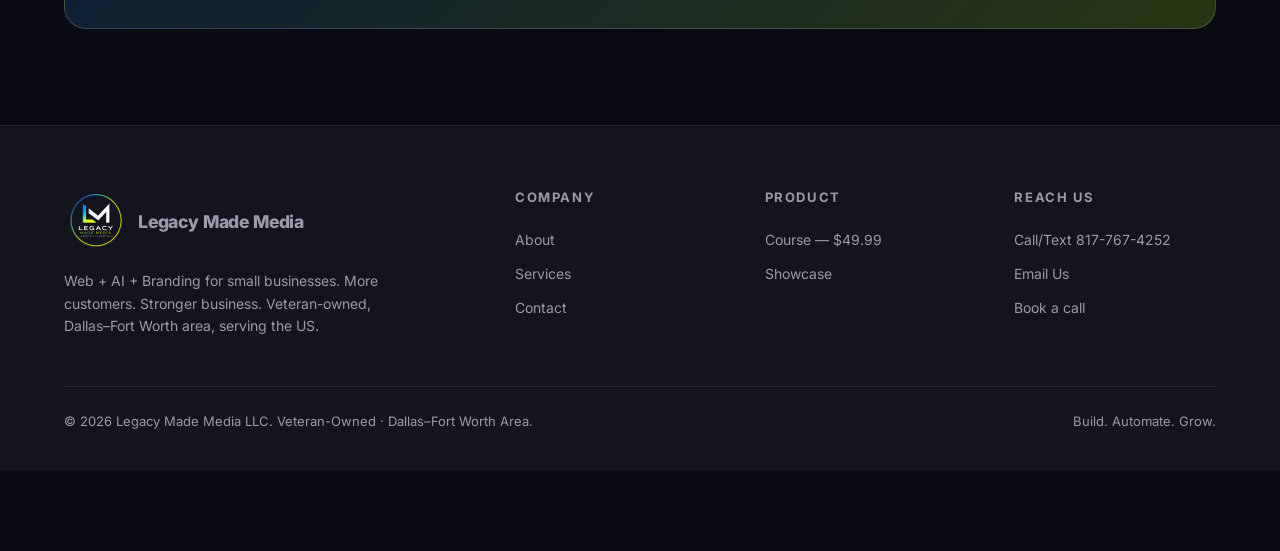
==== commit 775b4d8c: "Add LeadConnector chat widget to all pages for A2P 10DLC opt-in capture Carrier-required opt-in mech" ====
--- a/about.html
+++ b/about.html
@@ -263,5 +263,7 @@
   </div>
 
   <script src="assets/js/main.js"></script>
+  <!-- LeadConnector chat widget — A2P 10DLC opt-in capture -->
+  <script src="https://widgets.leadconnectorhq.com/loader.js" data-resources-url="https://widgets.leadconnectorhq.com/chat-widget/loader.js" data-widget-id="6a07b8d30d644480b24b1e5e" data-source="WEB_USER"></script>
 </body>
 </html>
--- a/assets/css/styles.css
+++ b/assets/css/styles.css
@@ -780,8 +780,8 @@
   margin-bottom: 28px;
 }
 .hero__logo img {
-  width: 140px;
-  height: 140px;
+  width: 70px;
+  height: 70px;
   border-radius: 50%;
   object-fit: cover;
   filter:
@@ -790,8 +790,8 @@
 }
 @media (max-width: 640px) {
   .hero__logo img {
-    width: 110px;
-    height: 110px;
+    width: 55px;
+    height: 55px;
   }
 }
 
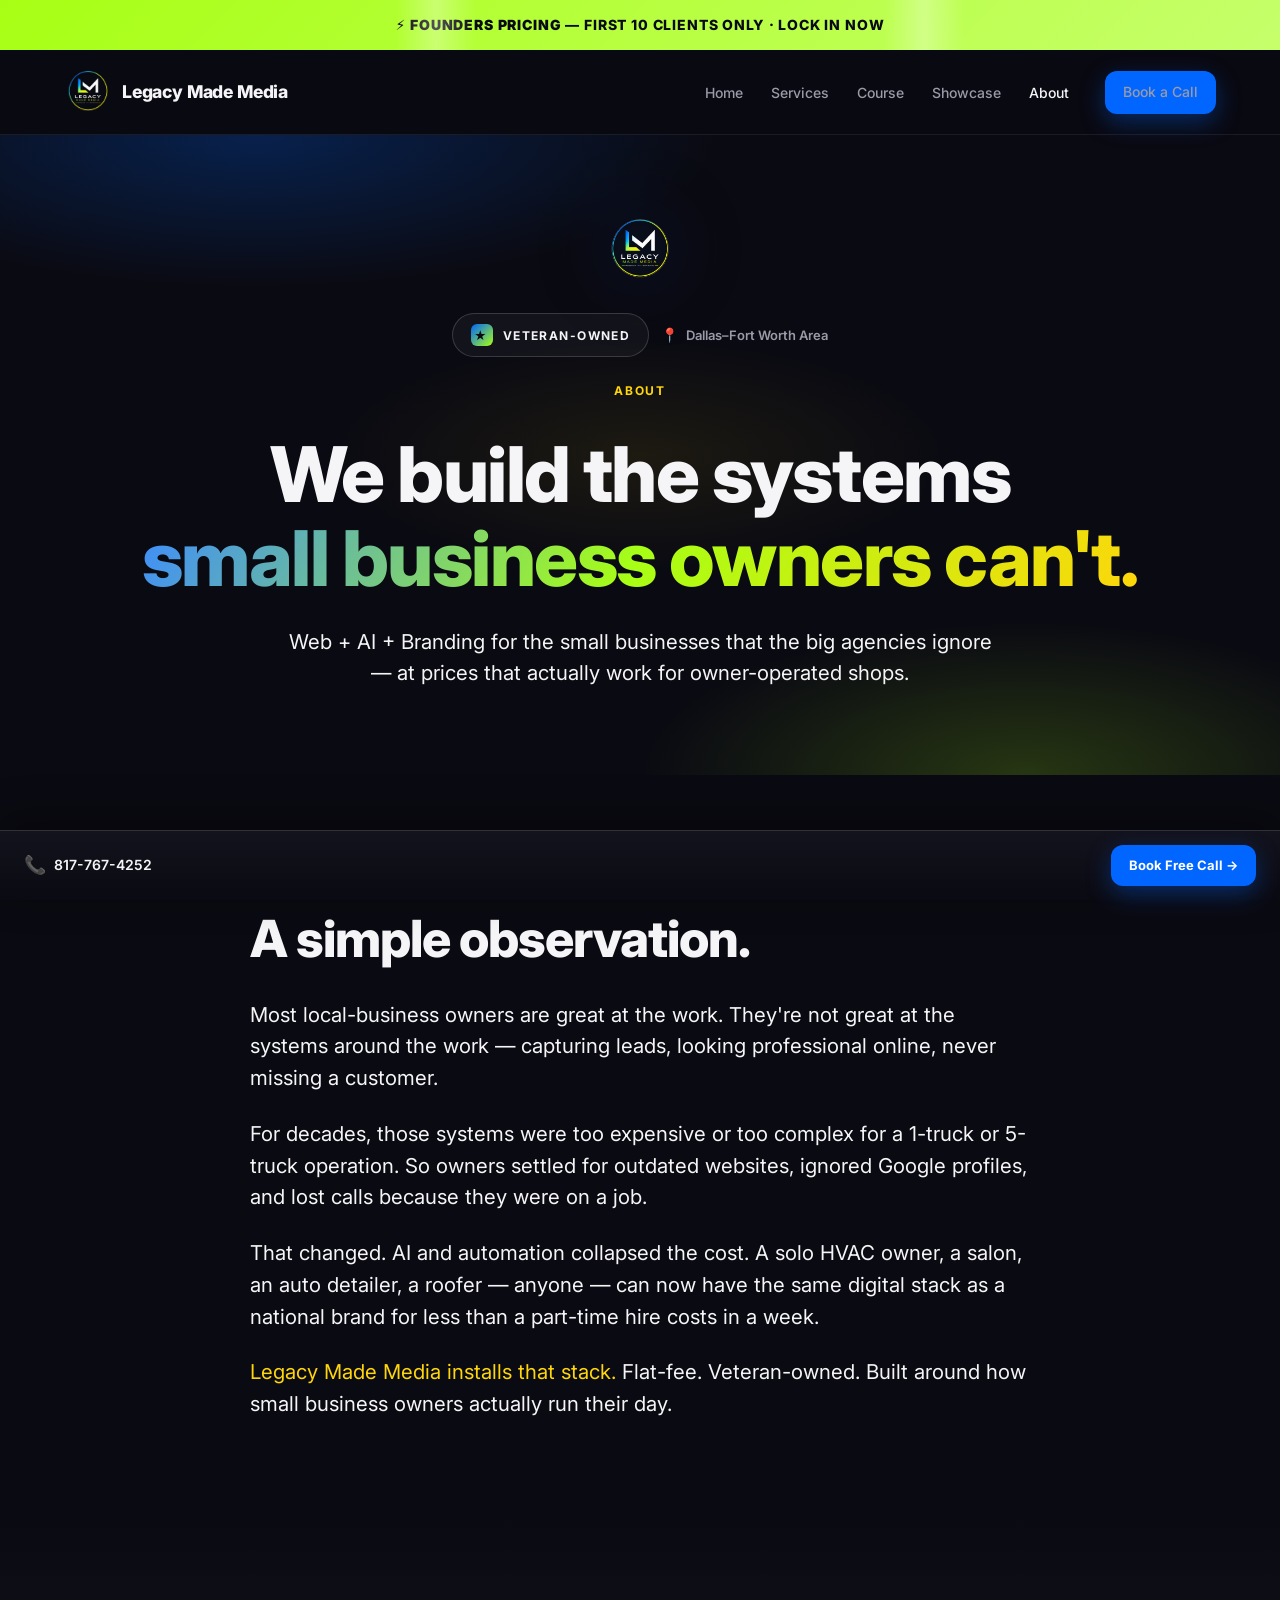
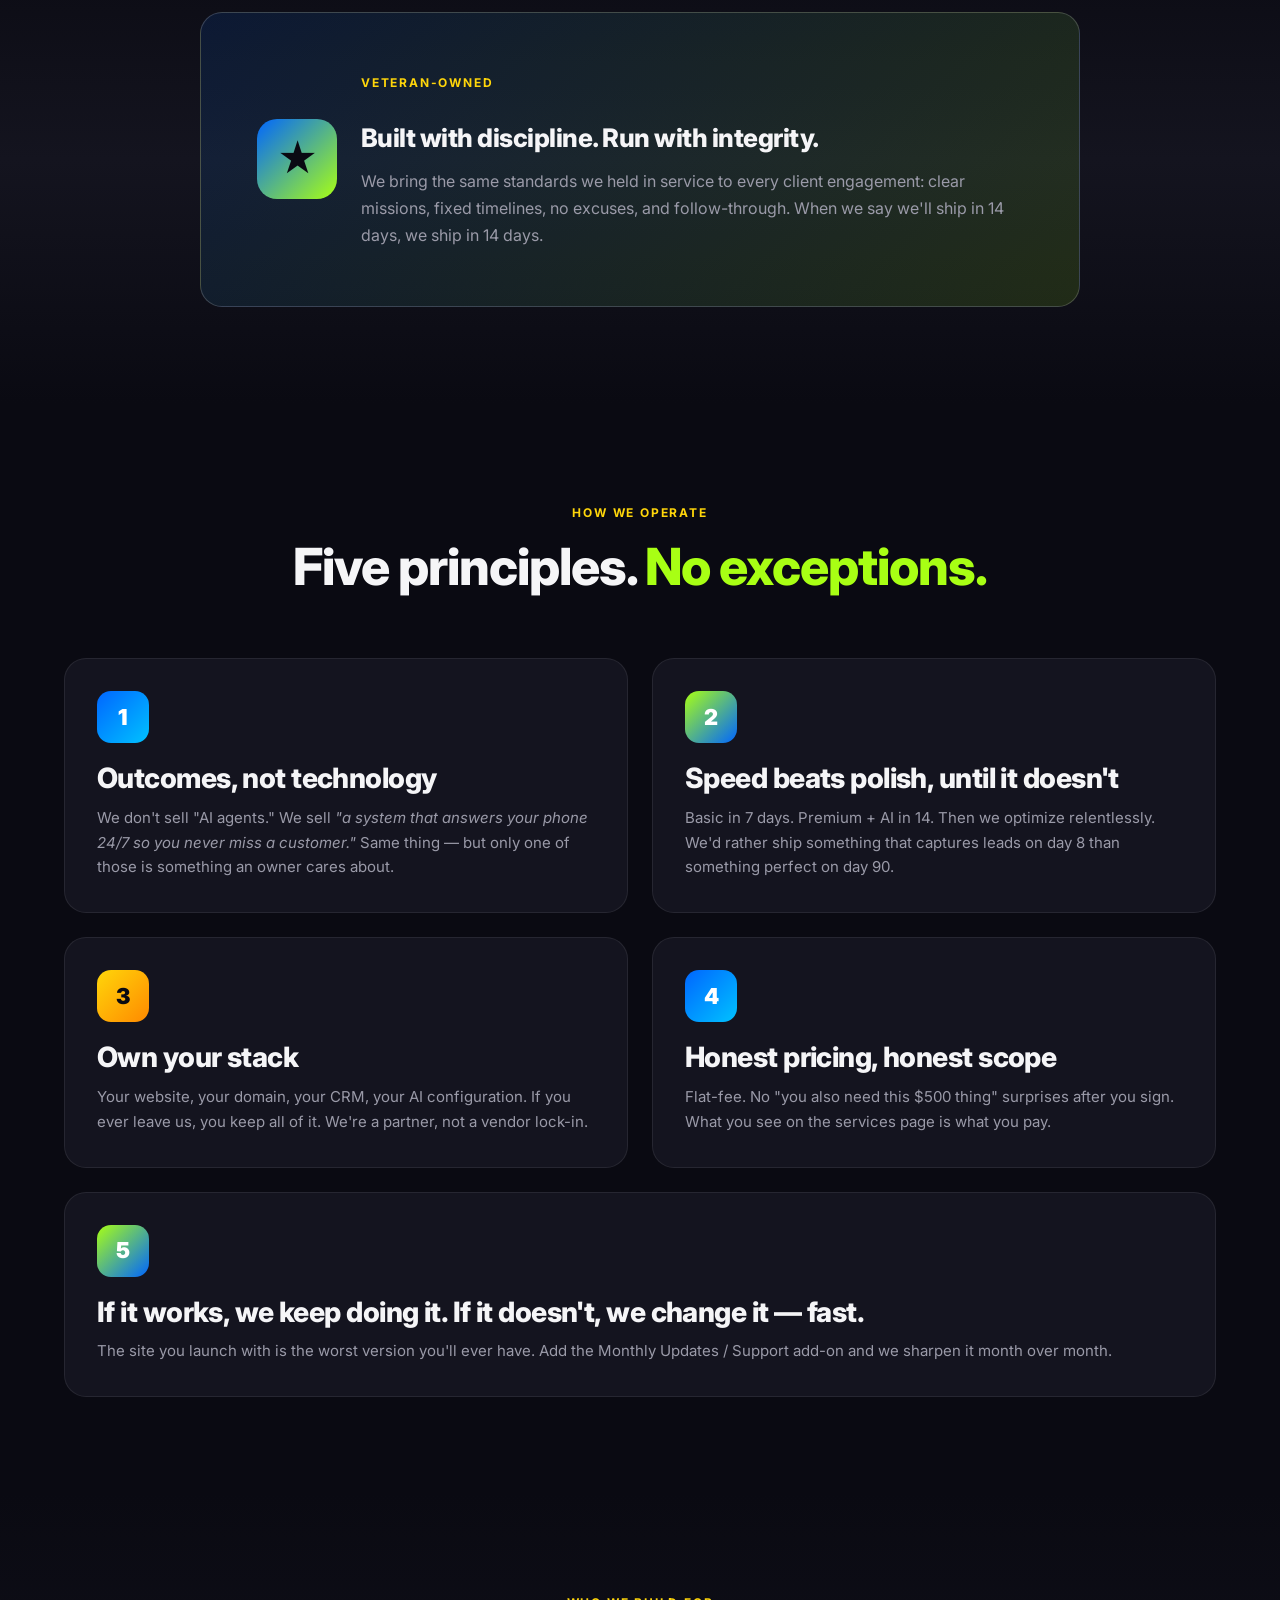
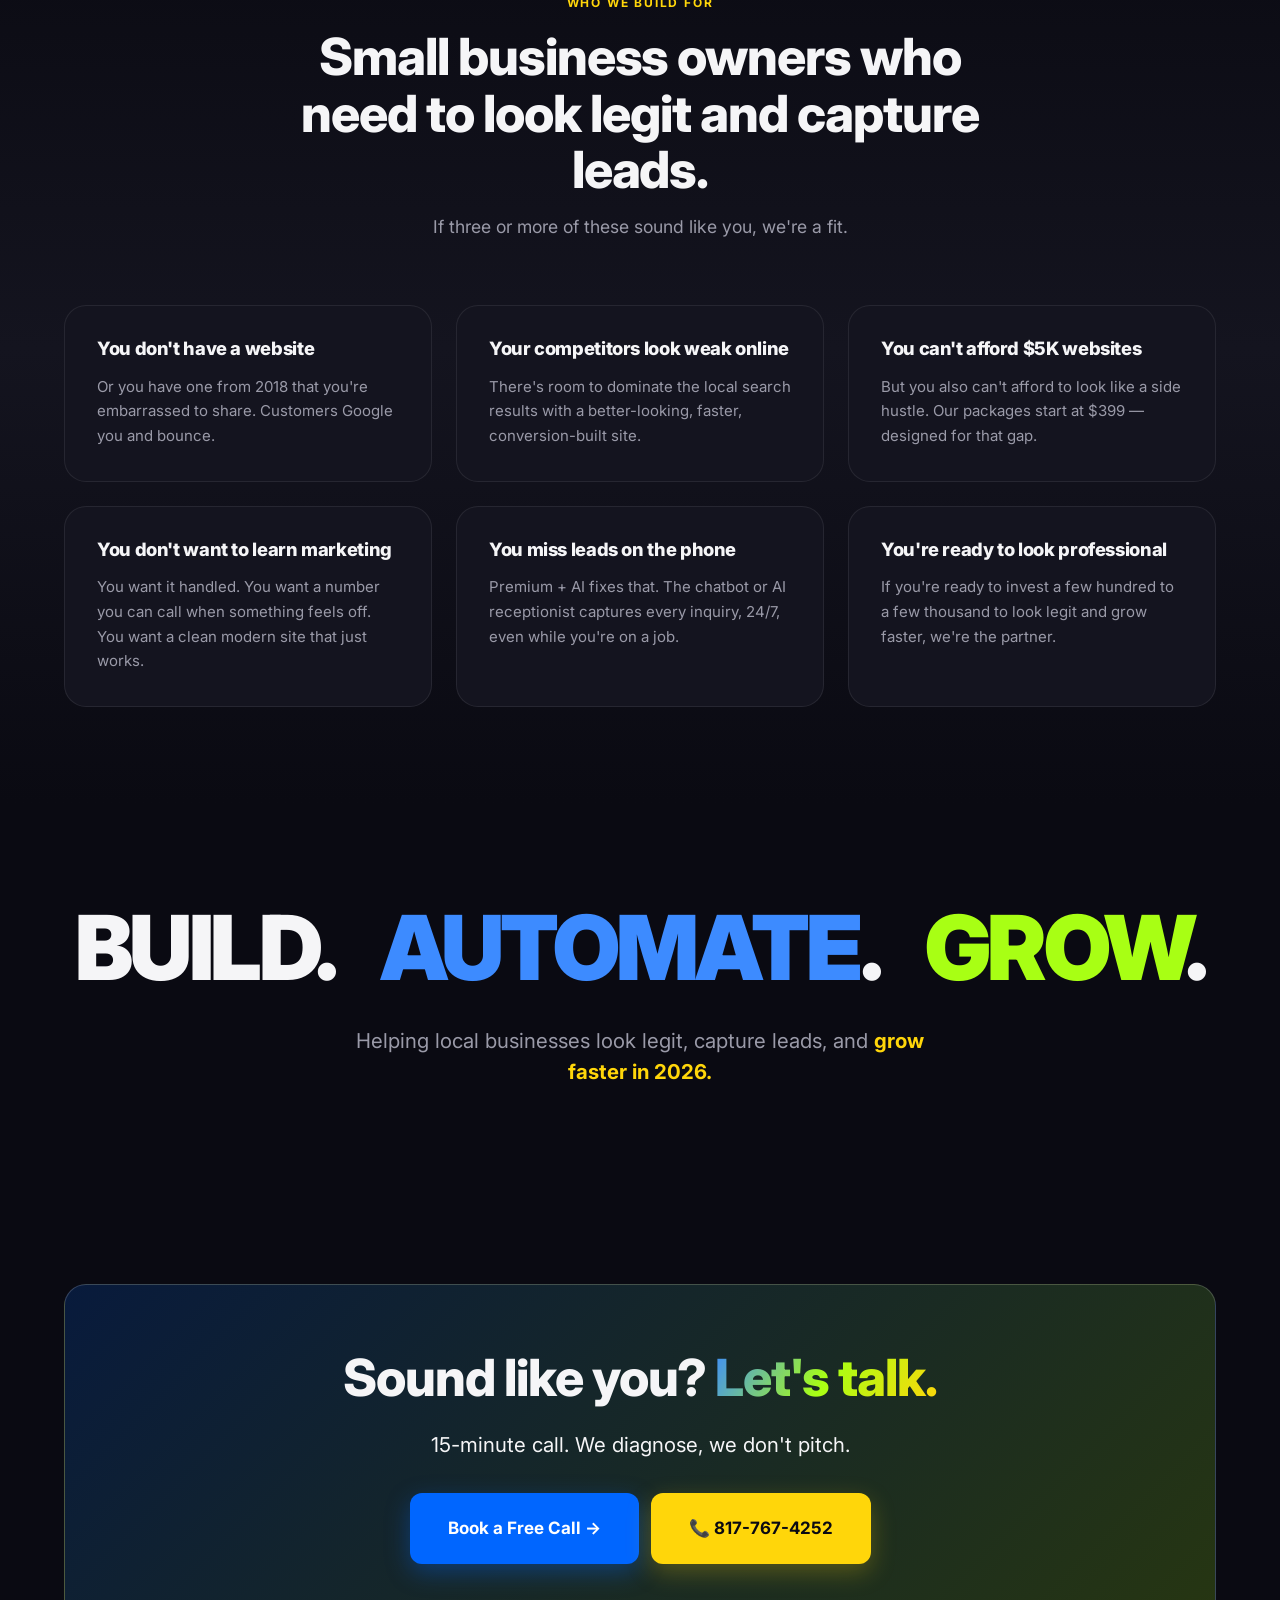
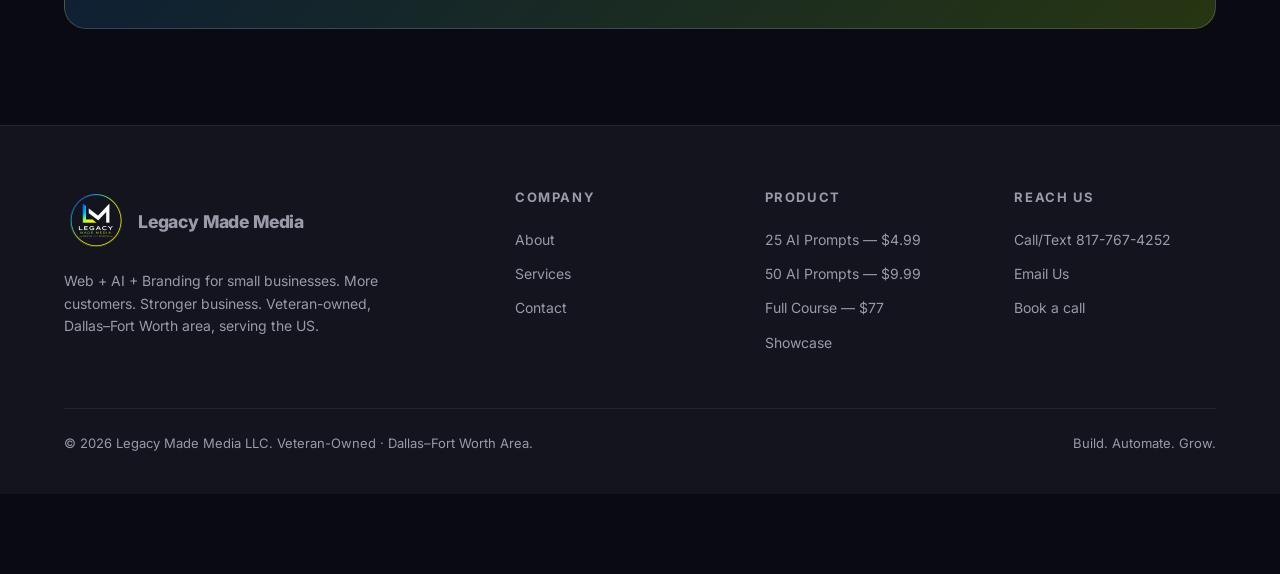
==== commit c6f5152f: "Add AI Ladder + fix stale $49.99 → $77 across site - index.html: Replace single-Course teaser with 3" ====
--- a/about.html
+++ b/about.html
@@ -237,7 +237,9 @@
         <div class="footer__col">
           <h4>Product</h4>
           <ul>
-            <li><a href="course.html">Course — $49.99</a></li>
+            <li><a href="index.html#ai-ladder">25 AI Prompts — $4.99</a></li>
+            <li><a href="index.html#ai-ladder">50 AI Prompts — $9.99</a></li>
+            <li><a href="course.html">Full Course — $77</a></li>
             <li><a href="cinematic.html">Showcase</a></li>
           </ul>
         </div>
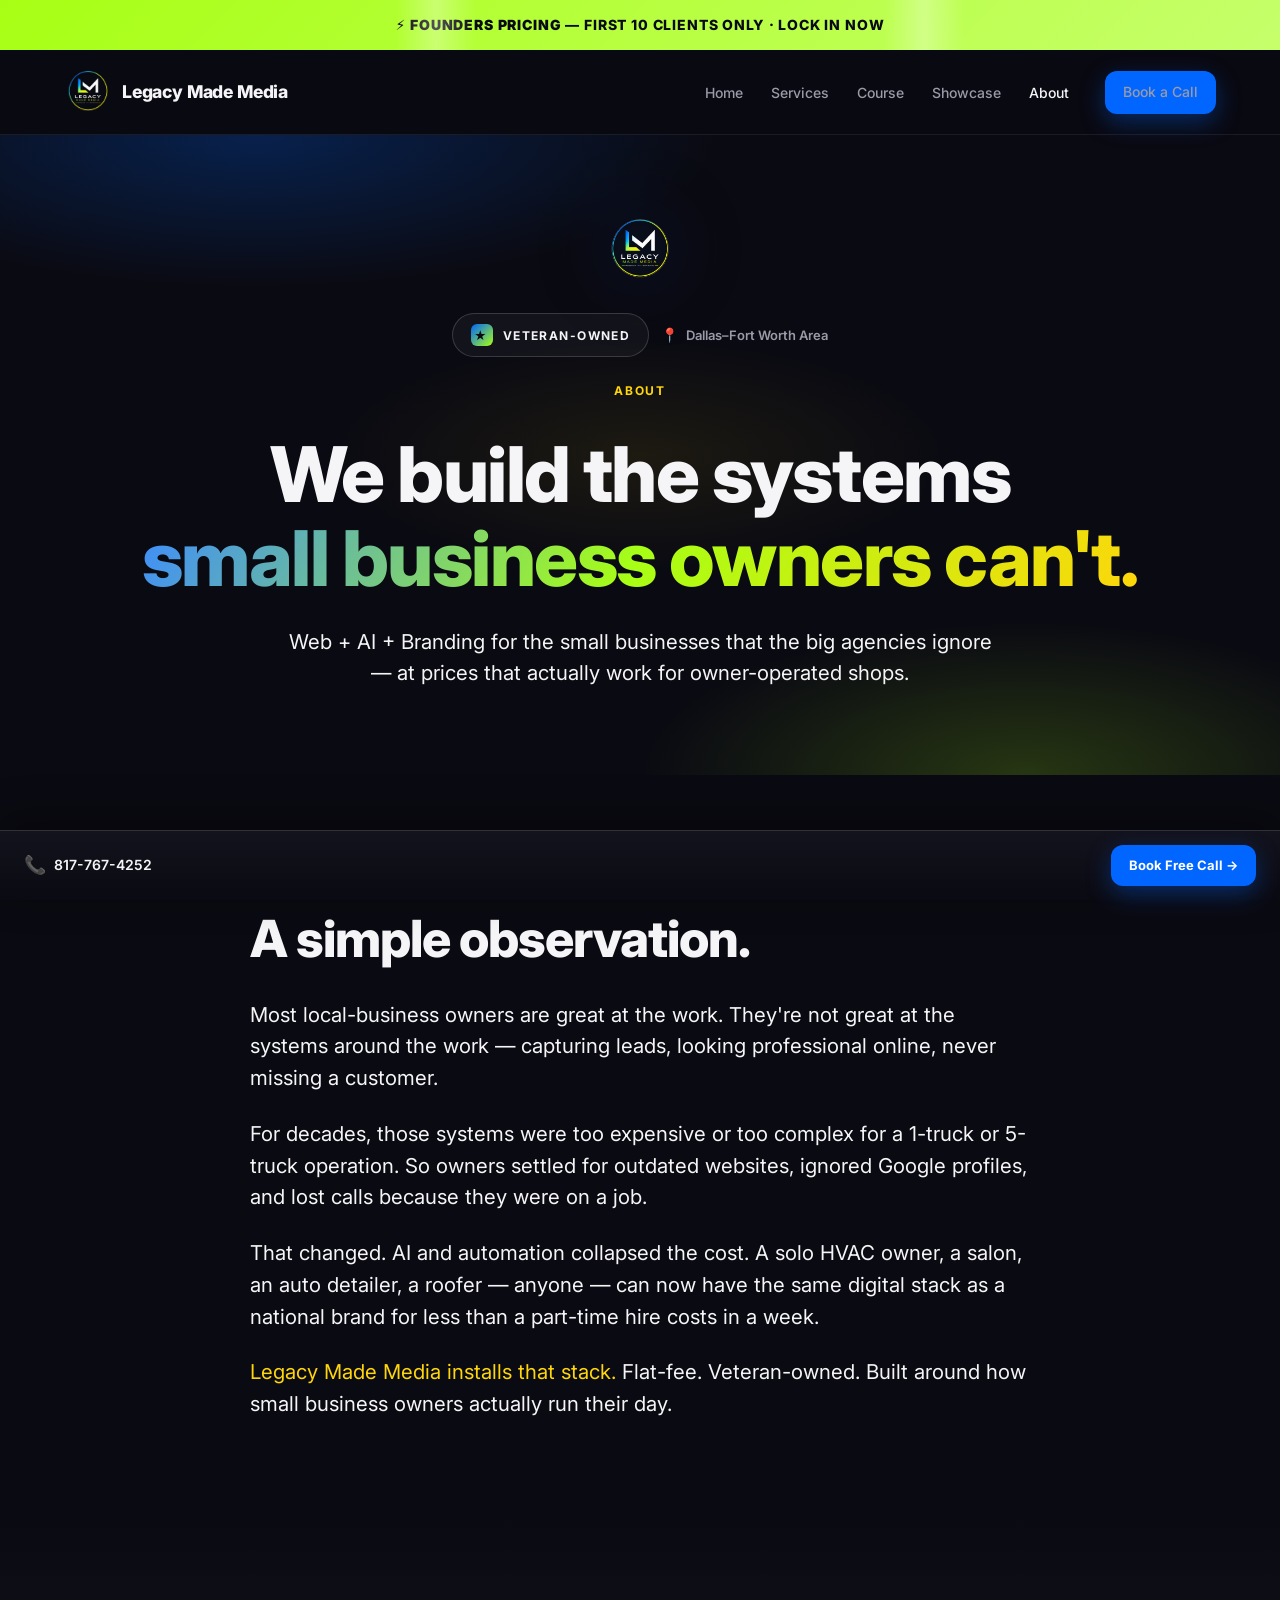
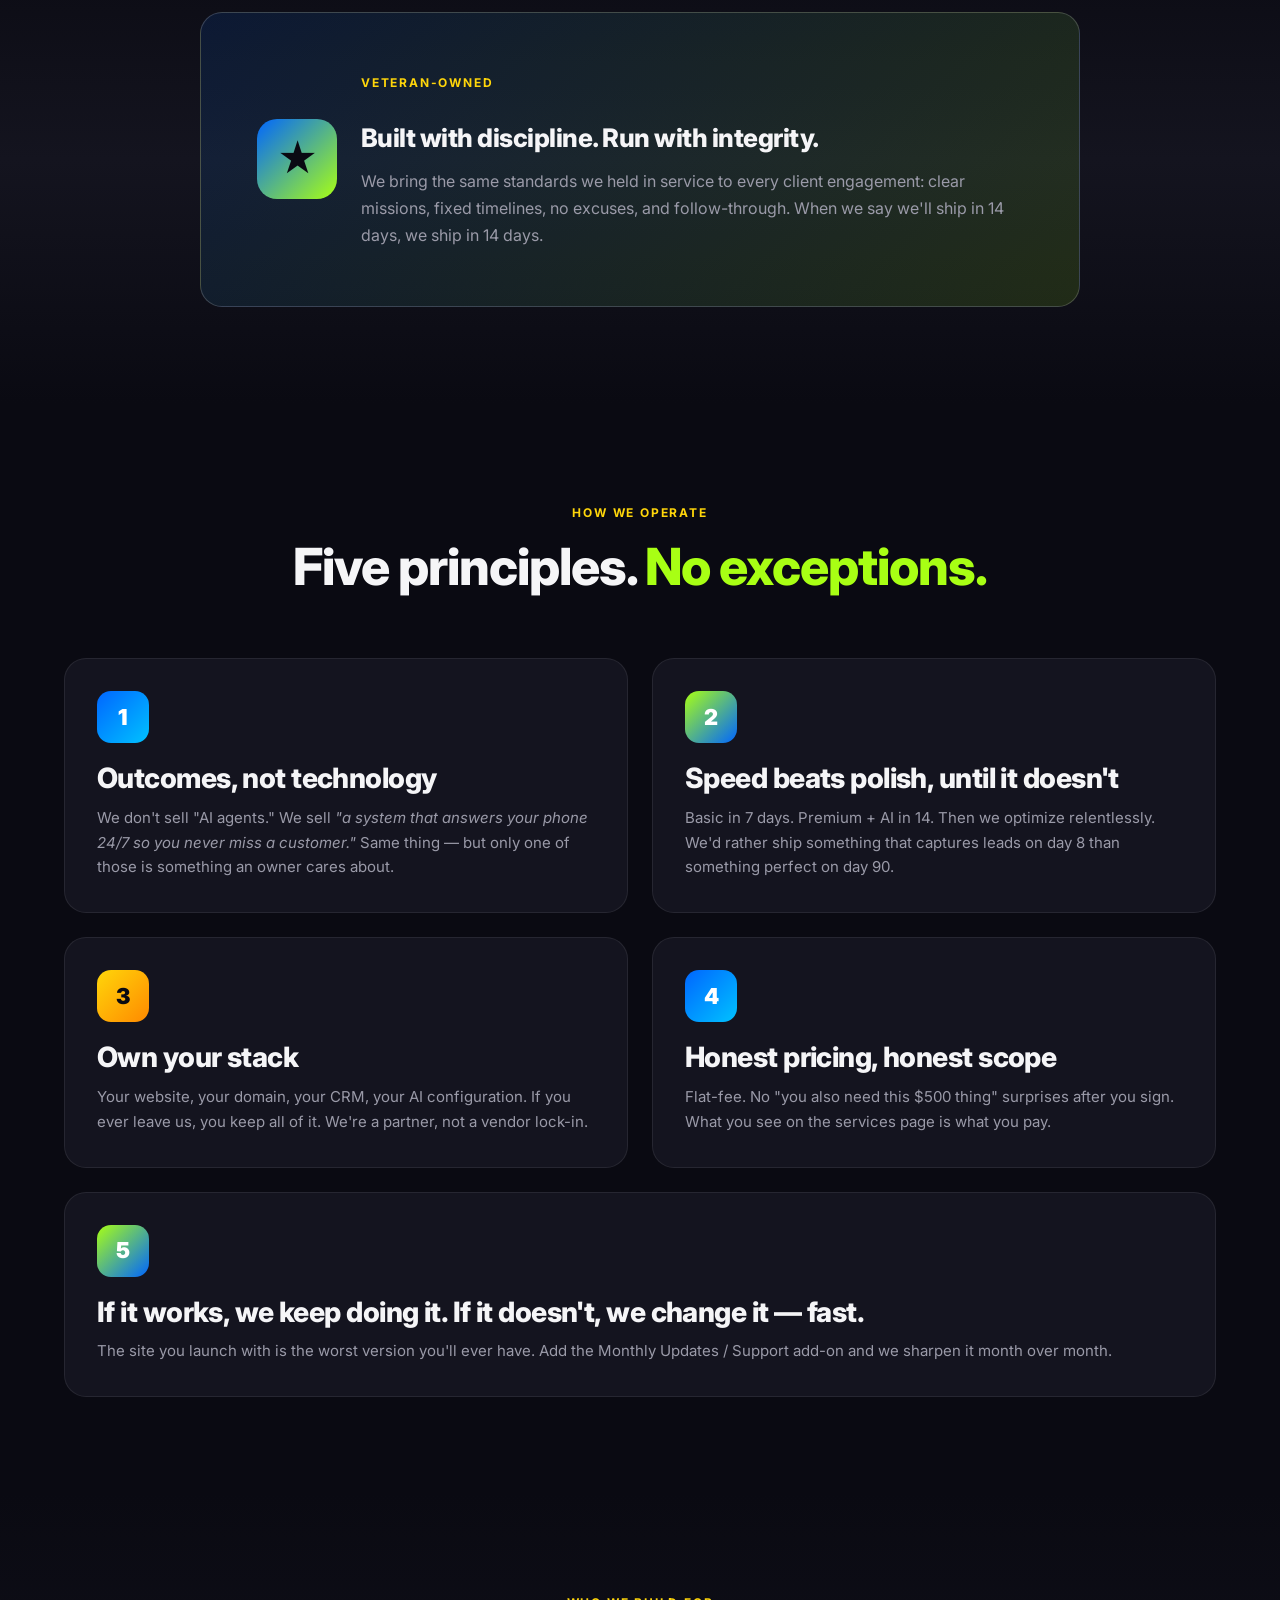
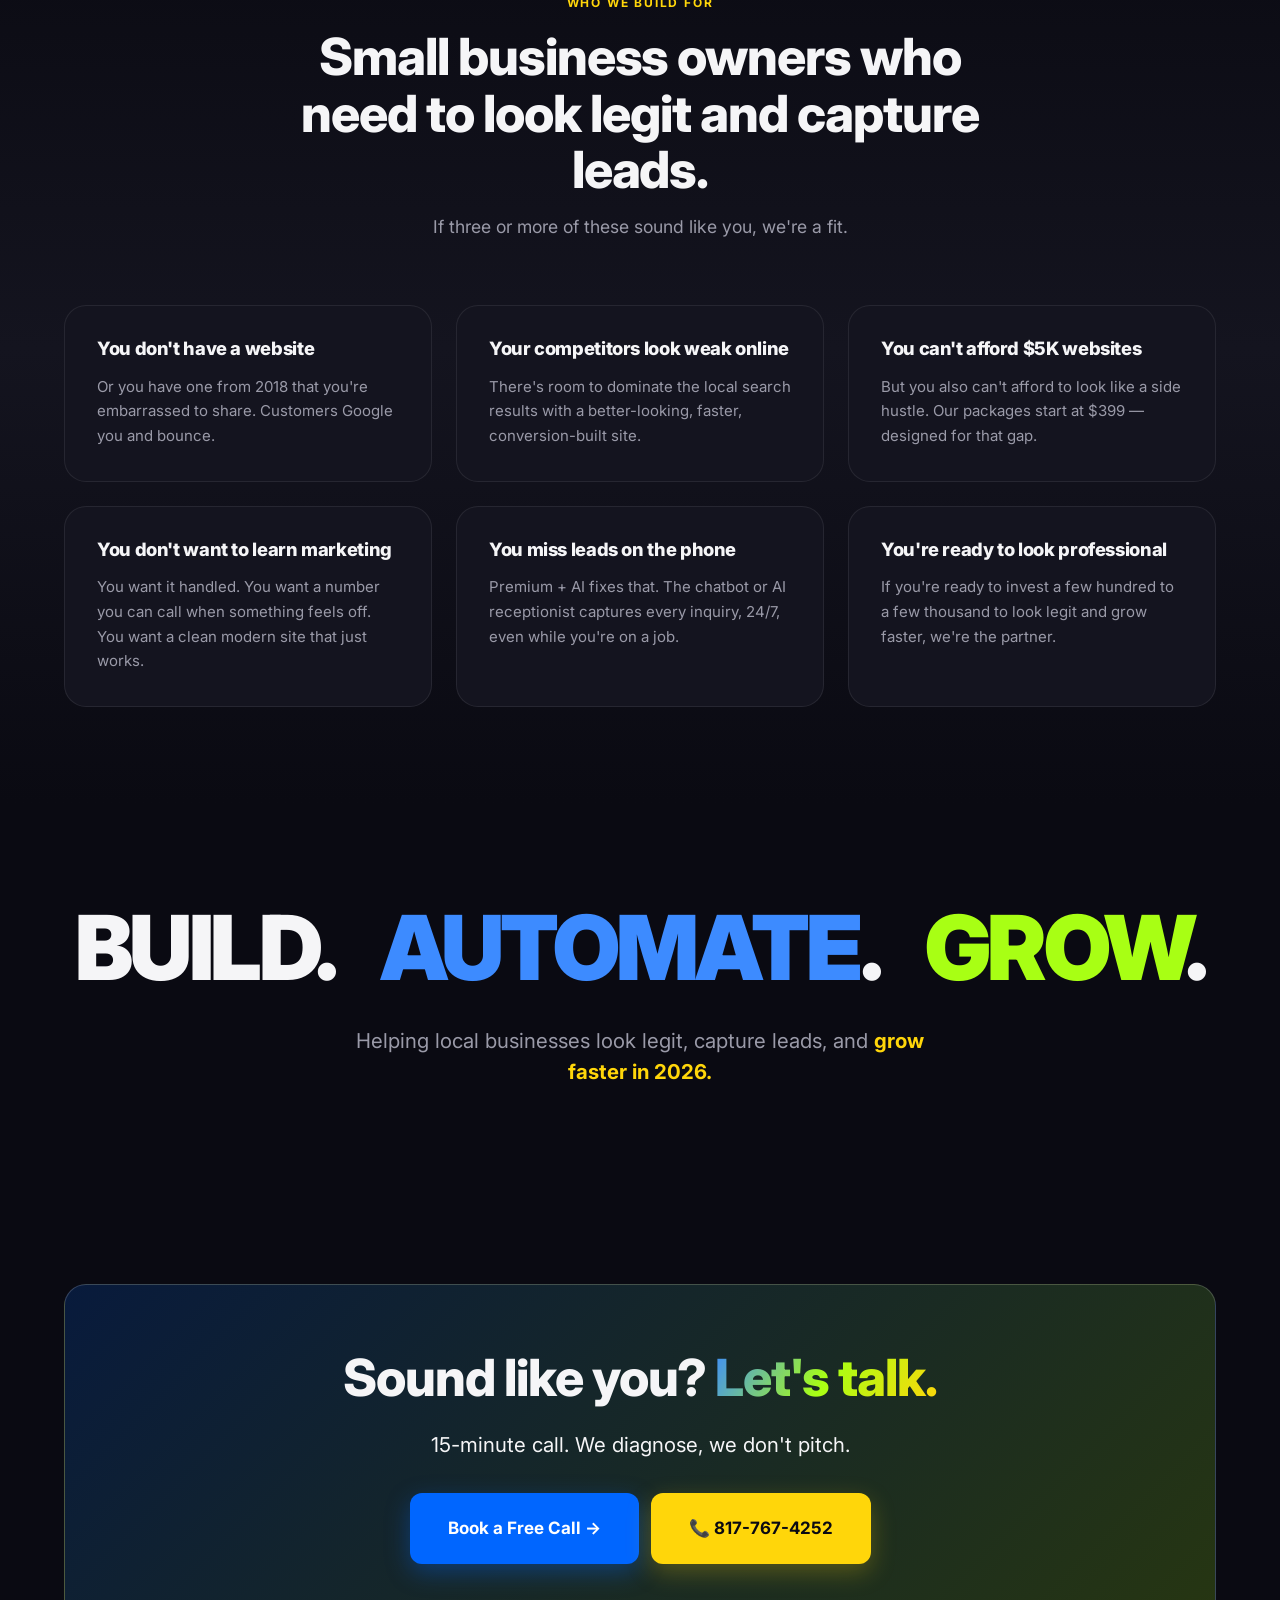
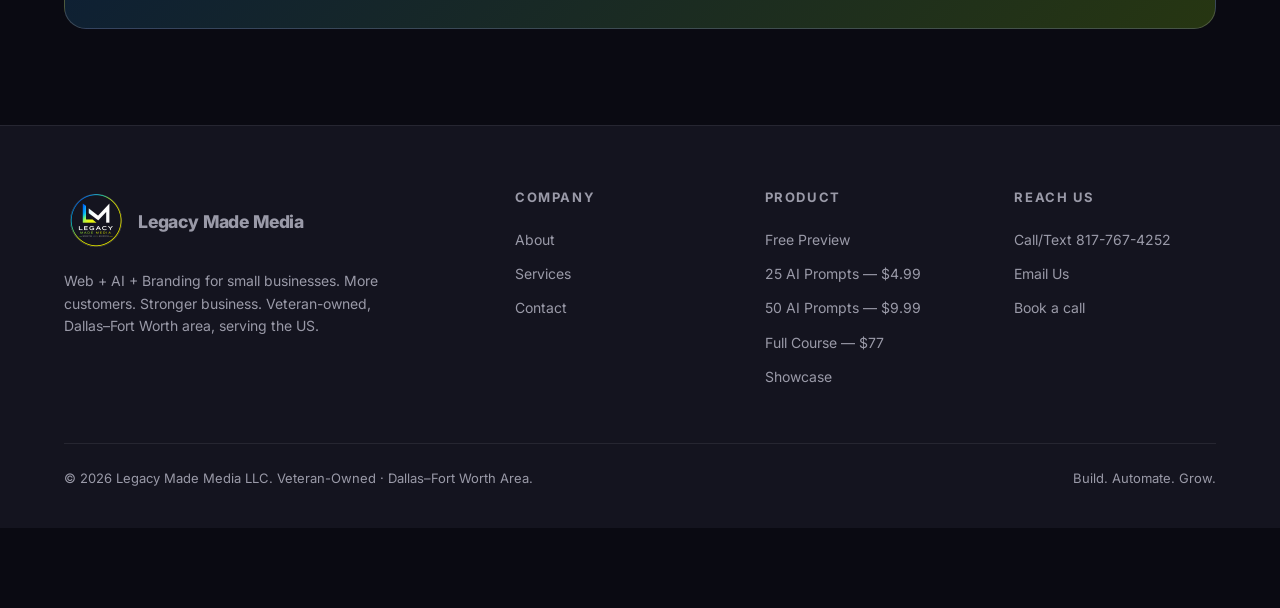
==== commit ce435d3d: "Add Free Preview lead magnet for 25 AI Prompts pack - New page free-prompts.html with Formspree-back" ====
--- a/about.html
+++ b/about.html
@@ -237,6 +237,7 @@
         <div class="footer__col">
           <h4>Product</h4>
           <ul>
+            <li><a href="free-prompts.html">Free Preview</a></li>
             <li><a href="index.html#ai-ladder">25 AI Prompts — $4.99</a></li>
             <li><a href="index.html#ai-ladder">50 AI Prompts — $9.99</a></li>
             <li><a href="course.html">Full Course — $77</a></li>
